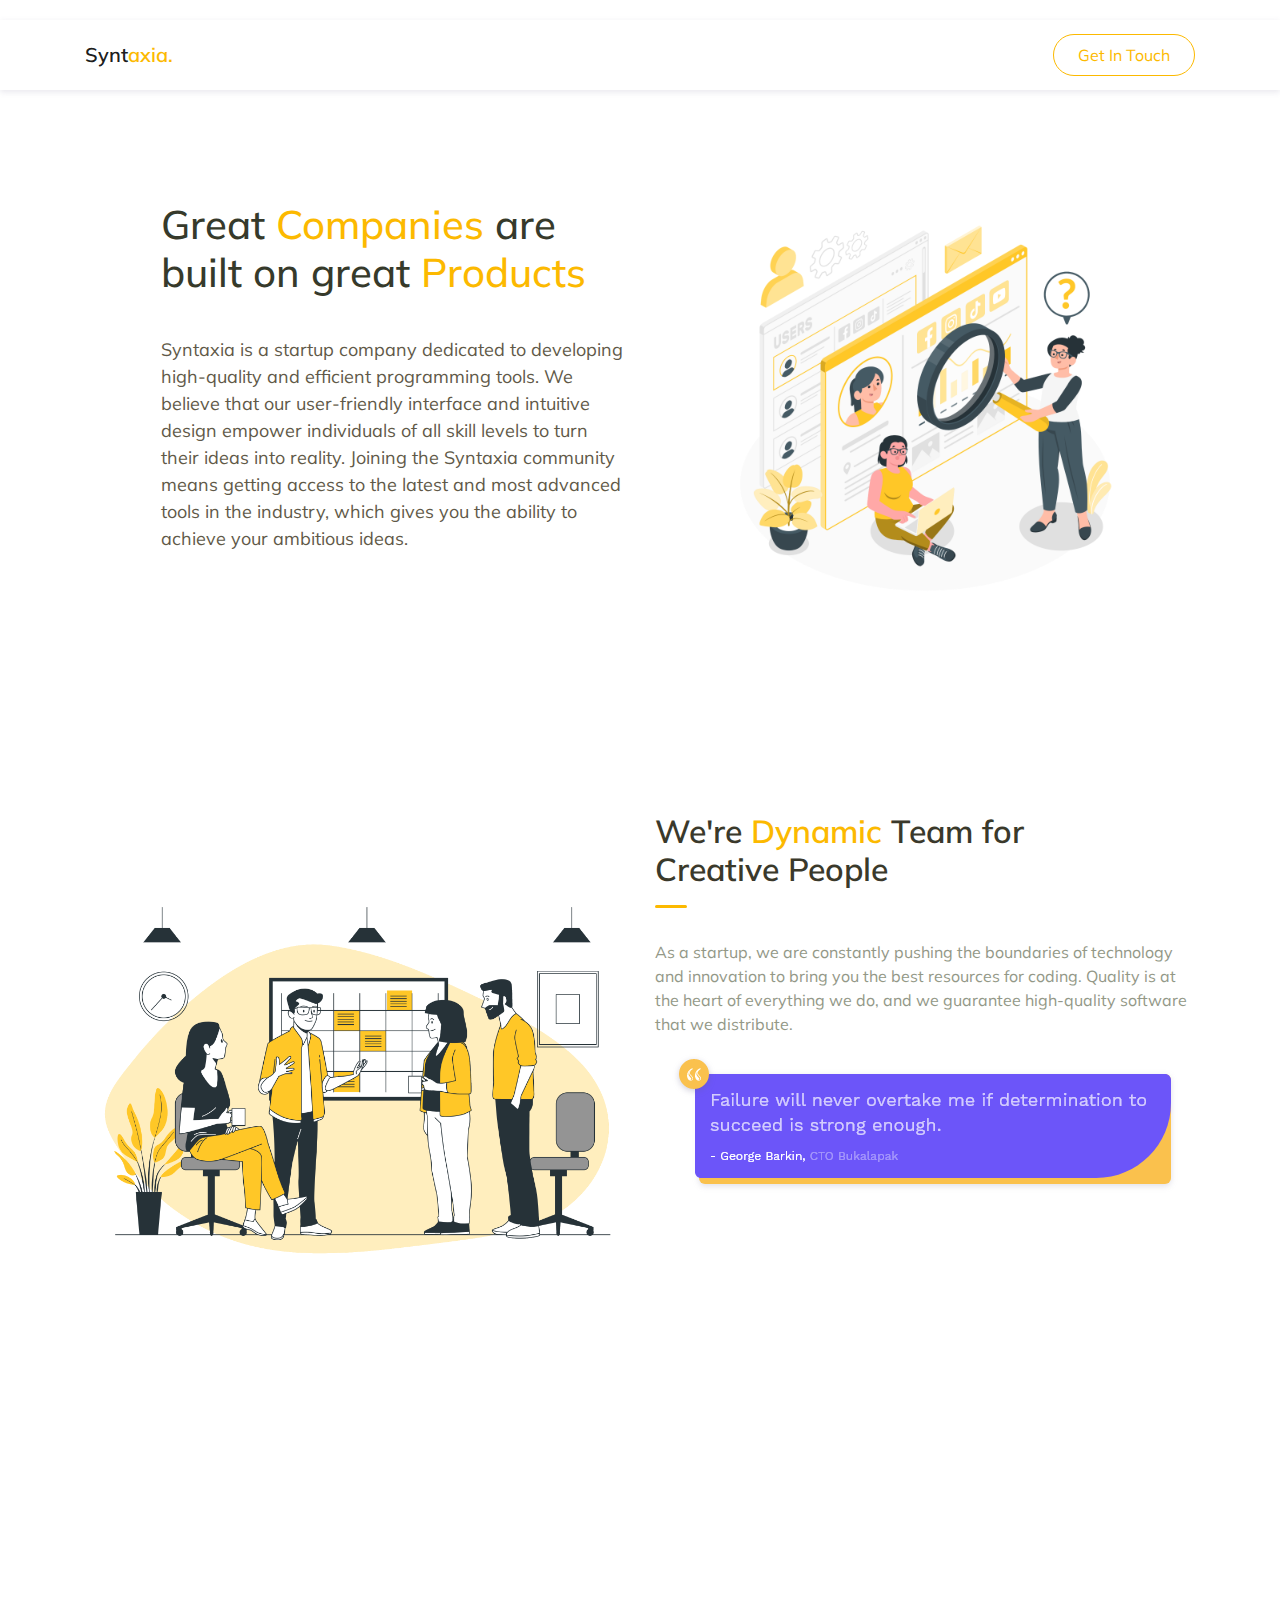
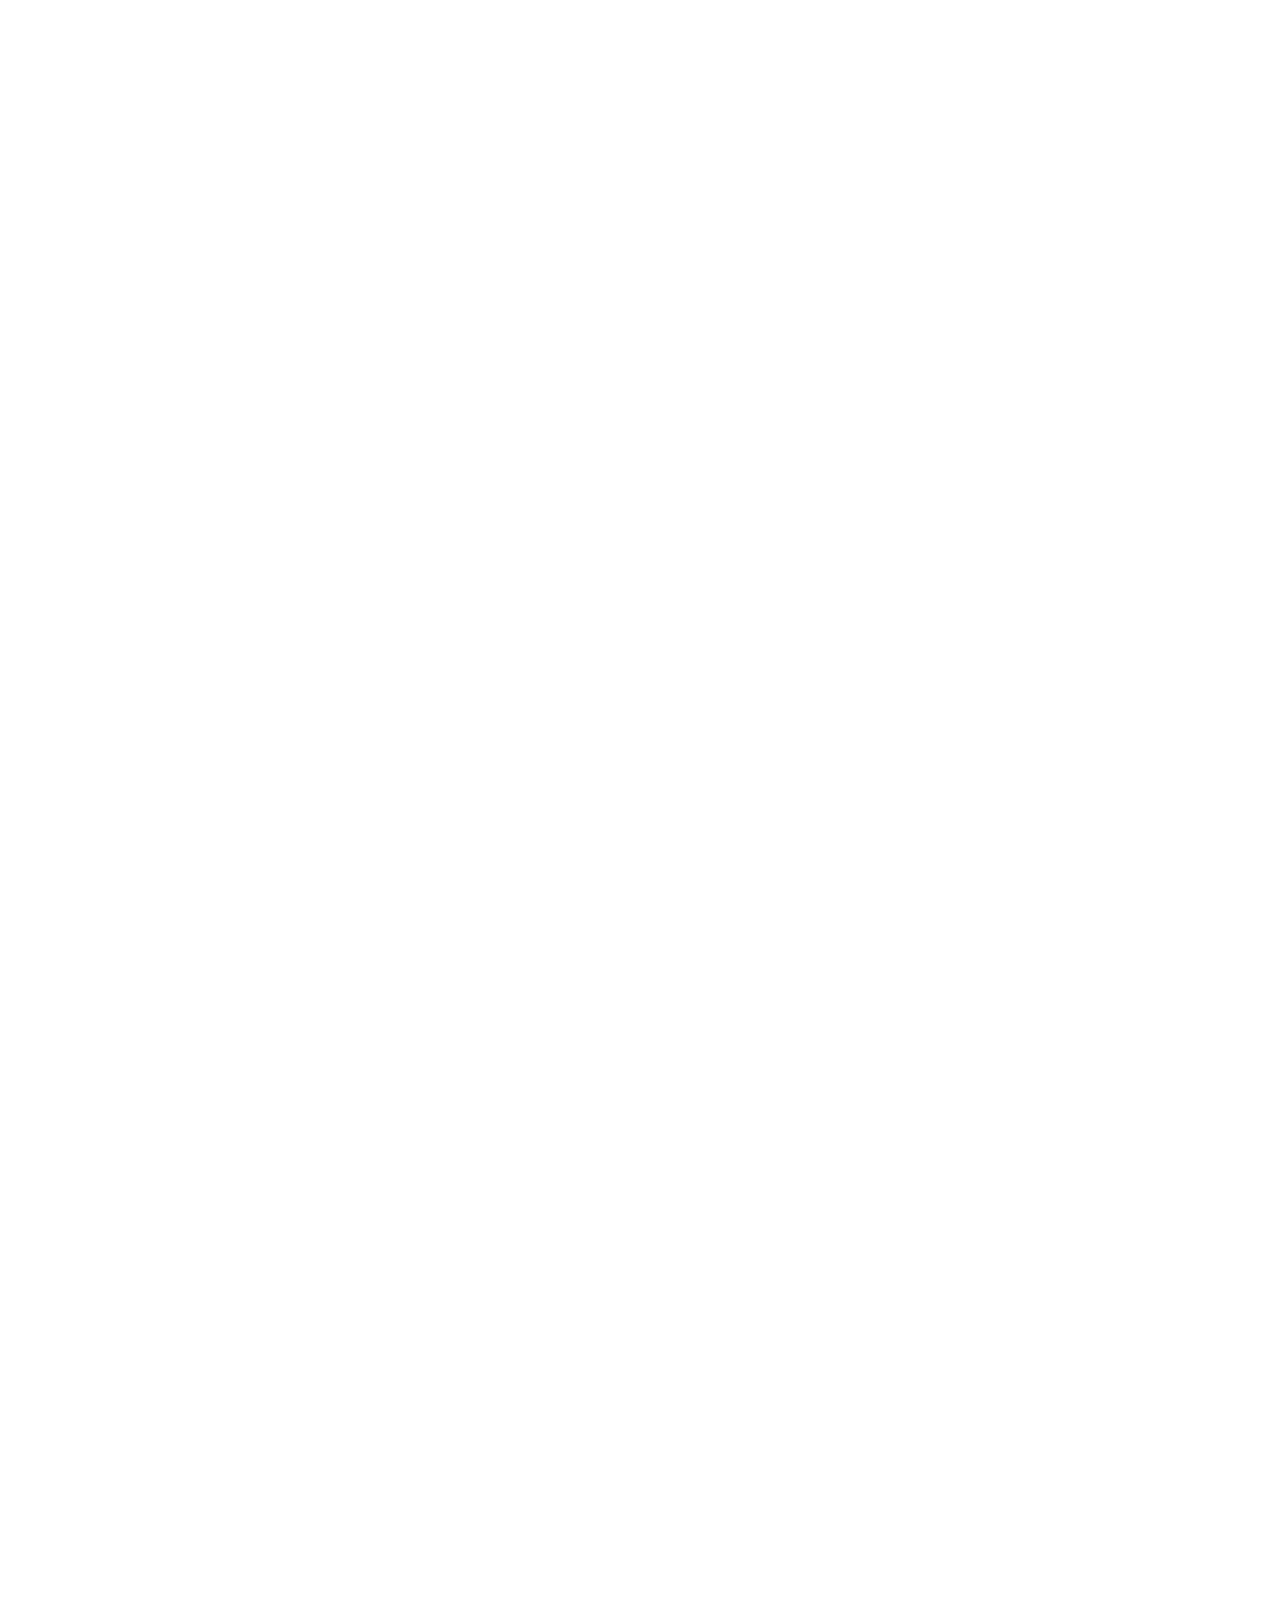
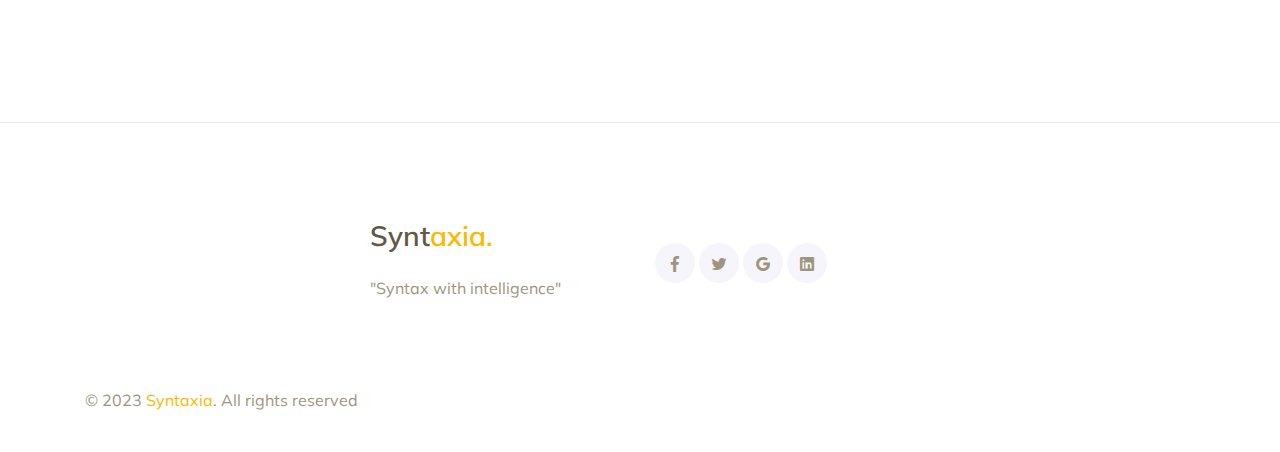
==== index.html @ 54ec6b39 "Update index.html" ====
<!DOCTYPE html>
<html lang="en">
<head>
  <meta charset="UTF-8">
  <meta name="viewport" content="width=device-width, initial-scale=1.0">

  <meta http-equiv="X-UA-Compatible" content="IE=edge">

  <meta name="copyright" content="Syntaxia, https://www.facebook.com/people/Syntaxia/100089789826848/">

  <title>Syntaxia</title>

  <link rel="stylesheet" href="assets/vendor/animate/animate.css">

  <link rel="stylesheet" href="assets/css/bootstrap.css">

  <link rel="stylesheet" href="assets/css/maicons.css">

  <link rel="stylesheet" href="assets/vendor/owl-carousel/css/owl.carousel.css">

  <link rel="stylesheet" href="assets/css/theme.css">
  <link rel="preconnect" href="https://fonts.googleapis.com">
<link rel="preconnect" href="https://fonts.gstatic.com" crossorigin>
<link href="https://fonts.googleapis.com/css2?family=Mulish:wght@300;400;500&display=swap" rel="stylesheet">

</head>
<body>

  <!-- Back to top button -->
  <div class="back-to-top"></div>

  <header>
    <nav class="navbar navbar-expand-lg navbar-light navbar-float">
      <div class="container">
        <a href="index.html" class="navbar-brand">Synt<span class="text-primary">axia.</span></a>

        <div class="navbar-collapse collapse" id="navbarContent">
          <div class="ml-auto">
            <a href="#contact" class="btn btn-outline-primary rounded-pill">Get In Touch</a>
          </div>
        </div>
      </div>
    </nav>

    <div style="margin-top: 100px;" class="page-banner home-banner">
      <div class="container h-100">
        <div class="row align-items-center h-100">
          <div class="col-lg-6 py-3 wow fadeInUp">
            <h1  class="mb-4">Great <span class="text-primary"> Companies </span> are built on great <span class="text-primary">Products</span></h1>
            <p style="margin-top: 40px;" class="text-lg mb-5">Syntaxia is a startup company dedicated to developing high-quality and efficient programming tools. 
              We believe that our user-friendly interface and intuitive design empower individuals of all skill levels to turn their ideas into reality. Joining the Syntaxia community means getting access to the latest and most advanced tools in the industry, which gives you the ability to achieve your ambitious ideas.
            </p>
          </div>
          <div class="col-lg-6 py-3 wow zoomIn">
            <div class="img-place">
              <img src="assets/img/User research-amico.png" alt="">
            </div>
          </div>
        </div>
      </div>
    </div>
  </header>

  <main>
  
    <div class="page-section">
      <div class="container">
        <div class="row">
          <div class="col-lg-6 py-3 wow zoomIn">
            <div class="img-place text-center">
              <img src="assets/img/Standup meeting-bro.png" alt="">
            </div>
          </div>
          <div class="col-lg-6 py-3 wow fadeInRight">
            <h2 class="title-section">We're <span class="marked">Dynamic</span> Team for Creative People</h2>
            <div class="divider"></div>
            <p> As a startup, we are constantly pushing the boundaries of technology and innovation to bring you the best resources for coding. Quality is at the heart of everything we do, and we guarantee high-quality software that we distribute.</p>
            <div class="img-place mb-3">
              <img src="assets/img/testi_image.png" alt="">
            </div>
            <a href="#" class="btn btn-primary">More Details</a>
            <a href="#" class="btn btn-outline border ml-2">Success Stories</a>
          </div>
        </div>
      </div> <!-- .container -->
    </div> <!-- .page-section -->
  
      
    <div class="page-section">
      <div class="container">
        <div class="text-center wow fadeInUp">
          <div class="subhead">Why Choose Us</div>
          <h2 class="title-section">Your <span class="marked">Comfort</span> is Our Priority</h2>
          <div class="divider mx-auto"></div>
        </div>
  
        <div class="row mt-5 text-center">
          <div class="col-lg-4 py-3 wow fadeInUp">
            <div style="width: 70px;height: 95px;" class="display-3 img-place"><img src="assets/img/idea-bulb_icon-icons.com_72202.png" alt=""></div>
            <h5><span class="marked"> High Performance</span></h5>
            <p>Our team of experts uses the latest technologies to deliver software solutions that are fast, efficient and reliable.<br> Our solutions are designed to meet your specific needs and exceed your expectations.</p>
          </div>
          <div class="col-lg-4 py-3 wow fadeInUp">
            <div style="width: 90px;height: 95px;" class="display-3 img-place"><img src="assets/img/price_tag_icon_150699.png" alt=""></div>
            <h5>Friendly Prices</h5>
            <p>We understand the importance of staying within budget.<br> That's why we offer competitive pricing without compromising on quality.<br> Our solutions are not only effective, but also affordable.</p>
          </div>
          <div class="col-lg-4 py-3 wow fadeInUp">
            <div style="width: 60px;height: 95px;" class="display-3 img-place"><img src="assets/img/quality-award_icon-icons.com_72192.png" alt=""></div>
            <h5>Excellent Quality</h5>
            <p>Our team is dedicated to delivering high-quality software that is easy to use and maintain. <br> We guarantee that our solutions will meet your standards and exceed your expectations.</p>
          </div>
        </div>
      </div> <!-- .container -->
    </div> <!-- .page-section -->

    <div class="page-section">
      <div class="container">
        <div class="row">
          <div class="col-lg-6 py-3 wow fadeInLeft">
            <h2 class="title-section">We're <span class="marked">ready to</span> Serve you with the best</h2>
            <div class="divider"></div>
            <p class="mb-5">Choose Syntaxia for high-performance, customizable programming solutions at friendly prices. Our team specializes in website development and management systems, guaranteeing excellent quality results for your business needs.</p>
            <a href="https://www.facebook.com/people/Syntaxia/100089789826848/" class="btn btn-primary">More Details</a>
          </div>
          <div class="col-lg-6 py-3 wow zoomIn">
            <div style="width: 380px;" class="img-place text-center">
              <img src="assets/img/Creative team-cuate.png" alt="">
            </div>
          </div>
        </div>
      </div> <!-- .container -->
    </div> <!-- .page-section -->


  
    <div id="contact" class="page-section">
      <div class="container">
        <div class="row align-items-center">
          <div class="col-lg-6 py-3 wow fadeInUp">
            <h2 class="title-section">Get in Touch</h2>
            <div class="divider"></div>
            <p>At Syntaxia, we value our customers' feedback and concerns<br> reach out to us via facebook or phone. We'll be happy to help.</p>
  
            <ul class="contact-list">
              <li>
                <div class="icon"><span class="mai-mail"></span></div>
                <div class="content"><a href="#">info@stnyaxia.com</a></div>
              </li>
              <li>
                <div class="icon"><span class="mai-phone-portrait"></span></div>
                <div class="content"><a href="#">+201155464886</a></div>
              </li>
            </ul>
          </div>
          <div class="col-lg-6 py-3 wow fadeInUp">
            <div class="subhead">Contact Us</div>
            <h2 class="title-section">Drop Us a Line</h2>
            <div class="divider"></div>
            
            <form action="#">
              <div class="py-2">
                <input type="text" class="form-control" placeholder="Full name">
              </div>
              <div class="py-2">
                <input type="text" class="form-control" placeholder="Email">
              </div>
              <div class="py-2">
                <textarea rows="6" class="form-control" placeholder="Enter message"></textarea>
              </div>
              <button type="submit" class="btn btn-primary rounded-pill mt-4">Send Message</button>
            </form>
          </div>
        </div>
      </div> <!-- .container -->
    </div> <!-- .page-section -->
  
  </main>

  <footer class="page-footer">
    <div class="container">
      <div class="row justify-content-center mb-5">
        <div class="col-lg-3 py-3">
          <h3>Synt<span class="text-primary">axia.</span></h3>
          <p>"Syntax with intelligence"</p>
        </div>
        <div class="col-lg-3 py-3">
          <div></div>
          <div class="sosmed-button mt-4">
            <a href="https://www.facebook.com/people/Syntaxia/100089789826848/"><span class="mai-logo-facebook-f"></span></a>
            <a href="#"><span class="mai-logo-twitter"></span></a>
            <a href="#"><span class="mai-logo-google"></span></a>
            <a href="#"><span class="mai-logo-linkedin"></span></a>
          </div>
        </div>
      </div>

      <div class="row">
        <div class="col-sm-6 py-2">
          <p id="copyright">&copy; 2023 <a href="https://macodeid.com/">Syntaxia</a>. All rights reserved</p>
        </div>
      </div>
    </div> <!-- .container -->
  </footer> <!-- .page-footer -->


  <script src="assets/js/jquery-3.5.1.min.js"></script>

  <script src="assets/js/bootstrap.bundle.min.js"></script>

  <script src="assets/vendor/wow/wow.min.js"></script>

  <script src="assets/vendor/owl-carousel/js/owl.carousel.min.js"></script>

  <script src="assets/vendor/waypoints/jquery.waypoints.min.js"></script>

  <script src="assets/vendor/animateNumber/jquery.animateNumber.min.js"></script>

  <script src="assets/js/google-maps.js"></script>

  <script src="assets/js/theme.js"></script>


</body>
</html>
---- assets/css/maicons.css ----
@font-face {
  font-family: 'maicons';
  src:  url('../fonts/maicons.eot?c9nlkl');
  src:  url('../fonts/maicons.eot?c9nlkl#iefix') format('embedded-opentype'),
    url('../fonts/maicons.ttf?c9nlkl') format('truetype'),
    url('../fonts/maicons.woff?c9nlkl') format('woff'),
    url('../fonts/maicons.svg?c9nlkl#maicons') format('svg');
  font-weight: normal;
  font-style: normal;
  font-display: block;
}

[class^="mai-"], [class*=" mai-"] {
  /* use !important to prevent issues with browser extensions that change fonts */
  font-family: 'maicons' !important;
  speak: none;
  font-style: normal;
  font-weight: normal;
  font-variant: normal;
  text-transform: none;
  line-height: 1;

  /* Better Font Rendering =========== */
  -webkit-font-smoothing: antialiased;
  -moz-osx-font-smoothing: grayscale;
}

.mai-add:before {
  content: "\e900";
}
.mai-add-circle:before {
  content: "\e901";
}
.mai-add-circle-outline:before {
  content: "\e902";
}
.mai-airplane:before {
  content: "\e903";
}
.mai-airplane-outline:before {
  content: "\e904";
}
.mai-alarm:before {
  content: "\e905";
}
.mai-alarm-outline:before {
  content: "\e906";
}
.mai-albums:before {
  content: "\e907";
}
.mai-albums-outline:before {
  content: "\e908";
}
.mai-alert:before {
  content: "\e909";
}
.mai-alert-circle:before {
  content: "\e90a";
}
.mai-alert-circle-outline:before {
  content: "\e90b";
}
.mai-analytics:before {
  content: "\e90c";
}
.mai-analytics-outline:before {
  content: "\e90d";
}
.mai-aperture:before {
  content: "\e90e";
}
.mai-aperture-outline:before {
  content: "\e90f";
}
.mai-apps:before {
  content: "\e910";
}
.mai-apps-outline:before {
  content: "\e911";
}
.mai-archive:before {
  content: "\e912";
}
.mai-archive-outline:before {
  content: "\e913";
}
.mai-arrow-back:before {
  content: "\e914";
}
.mai-arrow-back-circle:before {
  content: "\e915";
}
.mai-arrow-back-circle-outline:before {
  content: "\e916";
}
.mai-arrow-down:before {
  content: "\e917";
}
.mai-arrow-down-circle:before {
  content: "\e918";
}
.mai-arrow-down-circle-outline:before {
  content: "\e919";
}
.mai-arrow-forward:before {
  content: "\e91a";
}
.mai-arrow-forward-circle:before {
  content: "\e91b";
}
.mai-arrow-forward-circle-outline:before {
  content: "\e91c";
}
.mai-arrow-redo:before {
  content: "\e91d";
}
.mai-arrow-redo-circle:before {
  content: "\e91e";
}
.mai-arrow-redo-circle-outline:before {
  content: "\e91f";
}
.mai-arrow-redo-outline:before {
  content: "\e920";
}
.mai-arrow-undo:before {
  content: "\e921";
}
.mai-arrow-undo-circle:before {
  content: "\e922";
}
.mai-arrow-undo-circle-outline:before {
  content: "\e923";
}
.mai-arrow-undo-outline:before {
  content: "\e924";
}
.mai-arrow-up:before {
  content: "\e925";
}
.mai-arrow-up-circle:before {
  content: "\e926";
}
.mai-arrow-up-circle-outline:before {
  content: "\e927";
}
.mai-at:before {
  content: "\e928";
}
.mai-at-circle:before {
  content: "\e929";
}
.mai-at-circle-outline:before {
  content: "\e92a";
}
.mai-attach:before {
  content: "\e92b";
}
.mai-attach-outline:before {
  content: "\e92c";
}
.mai-backspace:before {
  content: "\e92d";
}
.mai-backspace-outline:before {
  content: "\e92e";
}
.mai-bandage:before {
  content: "\e92f";
}
.mai-bandage-outline:before {
  content: "\e930";
}
.mai-bar-chart:before {
  content: "\e932";
}
.mai-bar-chart-outline:before {
  content: "\e933";
}
.mai-barbell:before {
  content: "\e931";
}
.mai-barcode:before {
  content: "\e934";
}
.mai-barcode-outline:before {
  content: "\e935";
}
.mai-baseball:before {
  content: "\e936";
}
.mai-baseball-outline:before {
  content: "\e937";
}
.mai-basket:before {
  content: "\e938";
}
.mai-basket-outline:before {
  content: "\e93b";
}
.mai-basketball:before {
  content: "\e939";
}
.mai-basketball-outline:before {
  content: "\e93a";
}
.mai-battery-charging:before {
  content: "\e93c";
}
.mai-battery-dead:before {
  content: "\e93d";
}
.mai-battery-full:before {
  content: "\e93e";
}
.mai-battery-half:before {
  content: "\e93f";
}
.mai-beaker:before {
  content: "\e940";
}
.mai-beaker-outline:before {
  content: "\e941";
}
.mai-bed:before {
  content: "\e942";
}
.mai-bed-outline:before {
  content: "\e943";
}
.mai-beer:before {
  content: "\e944";
}
.mai-beer-outline:before {
  content: "\e945";
}
.mai-bicycle:before {
  content: "\e946";
}
.mai-bluetooth:before {
  content: "\e947";
}
.mai-boat:before {
  content: "\e948";
}
.mai-boat-outline:before {
  content: "\e949";
}
.mai-body:before {
  content: "\e94a";
}
.mai-body-outline:before {
  content: "\e94b";
}
.mai-bonfire:before {
  content: "\e94c";
}
.mai-bonfire-outline:before {
  content: "\e94d";
}
.mai-book:before {
  content: "\e94e";
}
.mai-book-outline:before {
  content: "\e953";
}
.mai-bookmark:before {
  content: "\e94f";
}
.mai-bookmark-outline:before {
  content: "\e950";
}
.mai-bookmarks:before {
  content: "\e951";
}
.mai-bookmarks-outline:before {
  content: "\e952";
}
.mai-briefcase:before {
  content: "\e954";
}
.mai-briefcase-outline:before {
  content: "\e955";
}
.mai-browsers:before {
  content: "\e956";
}
.mai-browsers-outline:before {
  content: "\e957";
}
.mai-brush:before {
  content: "\e958";
}
.mai-brush-outline:before {
  content: "\e959";
}
.mai-bug:before {
  content: "\e95a";
}
.mai-bug-outline:before {
  content: "\e95b";
}
.mai-build:before {
  content: "\e95c";
}
.mai-build-outline:before {
  content: "\e95d";
}
.mai-bulb:before {
  content: "\e95e";
}
.mai-bulb-outline:before {
  content: "\e95f";
}
.mai-bus:before {
  content: "\e960";
}
.mai-bus-outline:before {
  content: "\e963";
}
.mai-business:before {
  content: "\e961";
}
.mai-business-outline:before {
  content: "\e962";
}
.mai-cafe:before {
  content: "\e964";
}
.mai-cafe-outline:before {
  content: "\e965";
}
.mai-calculator:before {
  content: "\e966";
}
.mai-calculator-outline:before {
  content: "\e967";
}
.mai-calendar:before {
  content: "\e968";
}
.mai-calendar-outline:before {
  content: "\e969";
}
.mai-call:before {
  content: "\e96a";
}
.mai-call-outline:before {
  content: "\e96b";
}
.mai-camera:before {
  content: "\e96c";
}
.mai-camera-outline:before {
  content: "\e96d";
}
.mai-camera-reverse:before {
  content: "\e96e";
}
.mai-camera-reverse-outline:before {
  content: "\e96f";
}
.mai-car:before {
  content: "\e970";
}
.mai-car-outline:before {
  content: "\e97f";
}
.mai-car-sport:before {
  content: "\e980";
}
.mai-car-sport-outline:before {
  content: "\e981";
}
.mai-card:before {
  content: "\e971";
}
.mai-card-outline:before {
  content: "\e972";
}
.mai-caret-back:before {
  content: "\e973";
}
.mai-caret-back-circle:before {
  content: "\e974";
}
.mai-caret-back-circle-outline:before {
  content: "\e975";
}
.mai-caret-down:before {
  content: "\e976";
}
.mai-caret-down-circle:before {
  content: "\e977";
}
.mai-caret-down-circle-outline:before {
  content: "\e978";
}
.mai-caret-forward:before {
  content: "\e979";
}
.mai-caret-forward-circle:before {
  content: "\e97a";
}
.mai-caret-forward-circle-outline:before {
  content: "\e97b";
}
.mai-caret-up:before {
  content: "\e97c";
}
.mai-caret-up-circle:before {
  content: "\e97d";
}
.mai-caret-up-circle-outline:before {
  content: "\e97e";
}
.mai-cart:before {
  content: "\e982";
}
.mai-cart-outline:before {
  content: "\e983";
}
.mai-cash:before {
  content: "\e984";
}
.mai-cash-outline:before {
  content: "\e985";
}
.mai-chatbox:before {
  content: "\e986";
}
.mai-chatbox-ellipses:before {
  content: "\e987";
}
.mai-chatbox-ellipses-outline:before {
  content: "\e988";
}
.mai-chatbox-outline:before {
  content: "\e989";
}
.mai-chatbubble:before {
  content: "\e98a";
}
.mai-chatbubble-ellipses:before {
  content: "\e98b";
}
.mai-chatbubble-ellipses-outline:before {
  content: "\e98c";
}
.mai-chatbubble-outline:before {
  content: "\e98d";
}
.mai-chatbubbles:before {
  content: "\e98e";
}
.mai-chatbubbles-outline:before {
  content: "\e98f";
}
.mai-checkbox:before {
  content: "\e990";
}
.mai-checkbox-outline:before {
  content: "\e991";
}
.mai-checkmark:before {
  content: "\e992";
}
.mai-checkmark-circle:before {
  content: "\e993";
}
.mai-checkmark-circle-outline:before {
  content: "\e994";
}
.mai-checkmark-done:before {
  content: "\e995";
}
.mai-checkmark-done-circle:before {
  content: "\e996";
}
.mai-checkmark-done-circle-outline:before {
  content: "\e997";
}
.mai-chevron-back:before {
  content: "\e998";
}
.mai-chevron-back-circle:before {
  content: "\e999";
}
.mai-chevron-back-circle-outline:before {
  content: "\e99a";
}
.mai-chevron-down:before {
  content: "\e99b";
}
.mai-chevron-down-circle:before {
  content: "\e99c";
}
.mai-chevron-down-circle-outline:before {
  content: "\e99d";
}
.mai-chevron-forward:before {
  content: "\e99e";
}
.mai-chevron-forward-circle:before {
  content: "\e99f";
}
.mai-chevron-forward-circle-outline:before {
  content: "\e9a0";
}
.mai-chevron-up:before {
  content: "\e9a1";
}
.mai-chevron-up-circle:before {
  content: "\e9a2";
}
.mai-chevron-up-circle-outline:before {
  content: "\e9a3";
}
.mai-clipboard:before {
  content: "\e9a4";
}
.mai-clipboard-outline:before {
  content: "\e9a5";
}
.mai-close:before {
  content: "\e9a6";
}
.mai-close-circle:before {
  content: "\e9a7";
}
.mai-close-circle-outline:before {
  content: "\e9a8";
}
.mai-cloud:before {
  content: "\e9a9";
}
.mai-cloud-circle:before {
  content: "\e9aa";
}
.mai-cloud-circle-outline:before {
  content: "\e9ab";
}
.mai-cloud-done:before {
  content: "\e9ac";
}
.mai-cloud-done-outline:before {
  content: "\e9ad";
}
.mai-cloud-download:before {
  content: "\e9ae";
}
.mai-cloud-download-outline:before {
  content: "\e9af";
}
.mai-cloud-offline:before {
  content: "\e9b0";
}
.mai-cloud-offline-outline:before {
  content: "\e9b1";
}
.mai-cloud-outline:before {
  content: "\e9b2";
}
.mai-cloud-upload:before {
  content: "\e9b3";
}
.mai-cloud-upload-outline:before {
  content: "\e9b4";
}
.mai-cloudy:before {
  content: "\e9b5";
}
.mai-cloudy-night:before {
  content: "\e9b6";
}
.mai-cloudy-night-outline:before {
  content: "\e9b7";
}
.mai-cloudy-outline:before {
  content: "\e9b8";
}
.mai-code:before {
  content: "\e9b9";
}
.mai-code-download:before {
  content: "\e9ba";
}
.mai-code-slash:before {
  content: "\e9bb";
}
.mai-code-working:before {
  content: "\e9bc";
}
.mai-cog:before {
  content: "\e9bd";
}
.mai-color-fill:before {
  content: "\e9be";
}
.mai-color-fill-outline:before {
  content: "\e9bf";
}
.mai-color-filter:before {
  content: "\e9c0";
}
.mai-color-filter-outline:before {
  content: "\e9c1";
}
.mai-color-palette:before {
  content: "\e9c2";
}
.mai-color-palette-outline:before {
  content: "\e9c3";
}
.mai-color-wand:before {
  content: "\e9c4";
}
.mai-color-wand-outline:before {
  content: "\e9c5";
}
.mai-compass:before {
  content: "\e9c6";
}
.mai-compass-outline:before {
  content: "\e9c7";
}
.mai-construct:before {
  content: "\e9c8";
}
.mai-construct-outline:before {
  content: "\e9c9";
}
.mai-contract:before {
  content: "\e9ca";
}
.mai-contrast:before {
  content: "\e9cb";
}
.mai-copy:before {
  content: "\e9cc";
}
.mai-copy-outline:before {
  content: "\e9cd";
}
.mai-create:before {
  content: "\e9ce";
}
.mai-create-outline:before {
  content: "\e9cf";
}
.mai-crop:before {
  content: "\e9d0";
}
.mai-cube:before {
  content: "\e9d1";
}
.mai-cube-outline:before {
  content: "\e9d2";
}
.mai-cut:before {
  content: "\e9d3";
}
.mai-desktop:before {
  content: "\e9d4";
}
.mai-desktop-outline:before {
  content: "\e9d5";
}
.mai-disc:before {
  content: "\e9d6";
}
.mai-disc-outline:before {
  content: "\e9d7";
}
.mai-document:before {
  content: "\e9d8";
}
.mai-document-outline:before {
  content: "\e9d9";
}
.mai-document-text:before {
  content: "\e9dc";
}
.mai-document-text-outline:before {
  content: "\e9dd";
}
.mai-documents:before {
  content: "\e9da";
}
.mai-documents-outline:before {
  content: "\e9db";
}
.mai-download:before {
  content: "\e9de";
}
.mai-download-outline:before {
  content: "\e9df";
}
.mai-duplicate:before {
  content: "\e9e0";
}
.mai-duplicate-outline:before {
  content: "\e9e1";
}
.mai-ear:before {
  content: "\e9e2";
}
.mai-ear-outline:before {
  content: "\e9e3";
}
.mai-earth:before {
  content: "\e9e4";
}
.mai-earth-outline:before {
  content: "\e9e5";
}
.mai-easel:before {
  content: "\e9e6";
}
.mai-easel-outline:before {
  content: "\e9e7";
}
.mai-egg:before {
  content: "\e9e8";
}
.mai-egg-outline:before {
  content: "\e9e9";
}
.mai-ellipse:before {
  content: "\e9ea";
}
.mai-ellipse-outline:before {
  content: "\e9eb";
}
.mai-ellipsis-horizontal:before {
  content: "\e9ec";
}
.mai-ellipsis-horizontal-circle:before {
  content: "\e9ed";
}
.mai-ellipsis-vertical:before {
  content: "\e9ee";
}
.mai-ellipsis-vertical-circle:before {
  content: "\e9ef";
}
.mai-enter:before {
  content: "\e9f0";
}
.mai-enter-outline:before {
  content: "\e9f1";
}
.mai-exit:before {
  content: "\e9f2";
}
.mai-exit-outline:before {
  content: "\e9f3";
}
.mai-expand:before {
  content: "\e9f4";
}
.mai-eye:before {
  content: "\e9f5";
}
.mai-eye-off:before {
  content: "\e9f8";
}
.mai-eye-off-outline:before {
  content: "\e9f9";
}
.mai-eye-outline:before {
  content: "\e9fa";
}
.mai-eyedrop:before {
  content: "\e9f6";
}
.mai-eyedrop-outline:before {
  content: "\e9f7";
}
.mai-fast-food:before {
  content: "\e9fb";
}
.mai-fast-food-outline:before {
  content: "\e9fc";
}
.mai-female:before {
  content: "\e9fd";
}
.mai-file-tray:before {
  content: "\e9fe";
}
.mai-file-tray-full:before {
  content: "\e9ff";
}
.mai-file-tray-full-outline:before {
  content: "\ea00";
}
.mai-file-tray-outline:before {
  content: "\ea01";
}
.mai-film:before {
  content: "\ea02";
}
.mai-film-outline:before {
  content: "\ea03";
}
.mai-filter:before {
  content: "\ea04";
}
.mai-finger-print:before {
  content: "\ea05";
}
.mai-fitness:before {
  content: "\ea06";
}
.mai-fitness-outline:before {
  content: "\ea07";
}
.mai-flag:before {
  content: "\ea08";
}
.mai-flag-outline:before {
  content: "\ea09";
}
.mai-flame:before {
  content: "\ea0a";
}
.mai-flame-outline:before {
  content: "\ea0b";
}
.mai-flash:before {
  content: "\ea0c";
}
.mai-flash-off:before {
  content: "\ea0f";
}
.mai-flash-off-outline:before {
  content: "\ea10";
}
.mai-flash-outline:before {
  content: "\ea11";
}
.mai-flashlight:before {
  content: "\ea0d";
}
.mai-flashlight-outline:before {
  content: "\ea0e";
}
.mai-flask:before {
  content: "\ea12";
}
.mai-flask-outline:before {
  content: "\ea13";
}
.mai-flower:before {
  content: "\ea14";
}
.mai-flower-outline:before {
  content: "\ea15";
}
.mai-folder:before {
  content: "\ea16";
}
.mai-folder-open:before {
  content: "\ea17";
}
.mai-folder-open-outline:before {
  content: "\ea18";
}
.mai-folder-outline:before {
  content: "\ea19";
}
.mai-football:before {
  content: "\ea1a";
}
.mai-football-outline:before {
  content: "\ea1b";
}
.mai-funnel:before {
  content: "\ea1c";
}
.mai-funnel-outline:before {
  content: "\ea1d";
}
.mai-game-controller:before {
  content: "\ea1e";
}
.mai-game-controller-outline:before {
  content: "\ea1f";
}
.mai-gift:before {
  content: "\ea20";
}
.mai-gift-outline:before {
  content: "\ea21";
}
.mai-git-branch:before {
  content: "\ea22";
}
.mai-git-commit:before {
  content: "\ea23";
}
.mai-git-compare:before {
  content: "\ea24";
}
.mai-git-merge:before {
  content: "\ea25";
}
.mai-git-network:before {
  content: "\ea26";
}
.mai-git-pull-request:before {
  content: "\ea27";
}
.mai-glasses:before {
  content: "\ea28";
}
.mai-glasses-outline:before {
  content: "\ea29";
}
.mai-globe:before {
  content: "\ea2a";
}
.mai-globe-outline:before {
  content: "\ea2b";
}
.mai-golf:before {
  content: "\ea2c";
}
.mai-golf-outline:before {
  content: "\ea2d";
}
.mai-grid:before {
  content: "\ea2e";
}
.mai-grid-outline:before {
  content: "\ea2f";
}
.mai-hammer:before {
  content: "\ea30";
}
.mai-hammer-outline:before {
  content: "\ea31";
}
.mai-hand-left:before {
  content: "\ea32";
}
.mai-hand-left-outline:before {
  content: "\ea33";
}
.mai-hand-right:before {
  content: "\ea34";
}
.mai-hand-right-outline:before {
  content: "\ea35";
}
.mai-happy:before {
  content: "\ea36";
}
.mai-happy-outline:before {
  content: "\ea37";
}
.mai-hardware-chip:before {
  content: "\ea38";
}
.mai-hardware-chip-outline:before {
  content: "\ea39";
}
.mai-headset:before {
  content: "\ea3a";
}
.mai-headset-outline:before {
  content: "\ea3b";
}
.mai-heart:before {
  content: "\ea3c";
}
.mai-heart-circle:before {
  content: "\ea3d";
}
.mai-heart-circle-outline:before {
  content: "\ea3e";
}
.mai-heart-dislike:before {
  content: "\ea3f";
}
.mai-heart-dislike-circle:before {
  content: "\ea40";
}
.mai-heart-dislike-circle-outline:before {
  content: "\ea41";
}
.mai-heart-dislike-outline:before {
  content: "\ea42";
}
.mai-heart-half:before {
  content: "\ea43";
}
.mai-heart-half-outline:before {
  content: "\ea44";
}
.mai-heart-outline:before {
  content: "\ea45";
}
.mai-help:before {
  content: "\ea46";
}
.mai-help-buoy:before {
  content: "\ea47";
}
.mai-help-buoy-outline:before {
  content: "\ea48";
}
.mai-help-circle:before {
  content: "\ea49";
}
.mai-help-circle-outline:before {
  content: "\ea4a";
}
.mai-home:before {
  content: "\ea4b";
}
.mai-home-outline:before {
  content: "\ea4c";
}
.mai-hourglass:before {
  content: "\ea4d";
}
.mai-hourglass-outline:before {
  content: "\ea4e";
}
.mai-ice-cream:before {
  content: "\ea4f";
}
.mai-ice-cream-outline:before {
  content: "\ea50";
}
.mai-image:before {
  content: "\ea51";
}
.mai-image-outline:before {
  content: "\ea52";
}
.mai-images:before {
  content: "\ea53";
}
.mai-images-outline:before {
  content: "\ea54";
}
.mai-infinite:before {
  content: "\ea55";
}
.mai-information:before {
  content: "\ea56";
}
.mai-information-circle:before {
  content: "\ea57";
}
.mai-information-circle-outline:before {
  content: "\ea58";
}
.mai-journal:before {
  content: "\ea59";
}
.mai-journal-outline:before {
  content: "\ea5a";
}
.mai-key:before {
  content: "\ea5b";
}
.mai-key-outline:before {
  content: "\ea5c";
}
.mai-keypad:before {
  content: "\ea5d";
}
.mai-keypad-outline:before {
  content: "\ea5e";
}
.mai-language:before {
  content: "\ea5f";
}
.mai-laptop:before {
  content: "\ea60";
}
.mai-laptop-outline:before {
  content: "\ea61";
}
.mai-layers:before {
  content: "\ea62";
}
.mai-layers-outline:before {
  content: "\ea63";
}
.mai-leaf:before {
  content: "\ea64";
}
.mai-leaf-outline:before {
  content: "\ea65";
}
.mai-library:before {
  content: "\ea66";
}
.mai-library-outline:before {
  content: "\ea67";
}
.mai-link:before {
  content: "\ea68";
}
.mai-list:before {
  content: "\ea69";
}
.mai-list-circle:before {
  content: "\ea6a";
}
.mai-list-circle-outline:before {
  content: "\ea6b";
}
.mai-locate:before {
  content: "\ea6c";
}
.mai-location:before {
  content: "\ea6d";
}
.mai-location-outline:before {
  content: "\ea6e";
}
.mai-lock-closed:before {
  content: "\ea6f";
}
.mai-lock-closed-outline:before {
  content: "\ea70";
}
.mai-lock-open:before {
  content: "\ea71";
}
.mai-lock-open-outline:before {
  content: "\ea72";
}
.mai-log-in:before {
  content: "\ea73";
}
.mai-log-in-outline:before {
  content: "\ea74";
}
.mai-log-out:before {
  content: "\ea75";
}
.mai-log-out-outline:before {
  content: "\ea76";
}
.mai-logo-500px:before {
  content: "\ea8e";
}
.mai-logo-accessible-icon:before {
  content: "\eaef";
}
.mai-logo-accusoft:before {
  content: "\eba2";
}
.mai-logo-algolia:before {
  content: "\eba3";
}
.mai-logo-alipay:before {
  content: "\eba4";
}
.mai-logo-amazon:before {
  content: "\eba5";
}
.mai-logo-amplify:before {
  content: "\eba6";
}
.mai-logo-android:before {
  content: "\eba7";
}
.mai-logo-angular:before {
  content: "\eba8";
}
.mai-logo-apple:before {
  content: "\eba9";
}
.mai-logo-apple-appstore:before {
  content: "\ebaa";
}
.mai-logo-aws:before {
  content: "\ebab";
}
.mai-logo-behance:before {
  content: "\ebac";
}
.mai-logo-bitbucket:before {
  content: "\ebad";
}
.mai-logo-bitcoin:before {
  content: "\ebae";
}
.mai-logo-blackberry:before {
  content: "\ebaf";
}
.mai-logo-blogger:before {
  content: "\ebb0";
}
.mai-logo-buffer:before {
  content: "\ebb1";
}
.mai-logo-buysellads:before {
  content: "\ebb2";
}
.mai-logo-capacitor:before {
  content: "\ebb3";
}
.mai-logo-cc-amazon-pay:before {
  content: "\ebb4";
}
.mai-logo-cc-amex:before {
  content: "\ebb5";
}
.mai-logo-cc-apple-pay:before {
  content: "\ebb6";
}
.mai-logo-cc-diners-club:before {
  content: "\ebb7";
}
.mai-logo-cc-discover:before {
  content: "\ebb8";
}
.mai-logo-cc-jcb:before {
  content: "\ebb9";
}
.mai-logo-cc-mastercard:before {
  content: "\ebba";
}
.mai-logo-cc-paypal:before {
  content: "\ebbb";
}
.mai-logo-cc-stripe:before {
  content: "\ebbc";
}
.mai-logo-cc-visa:before {
  content: "\ebbd";
}
.mai-logo-chrome:before {
  content: "\ebbe";
}
.mai-logo-closed-captioning:before {
  content: "\ebbf";
}
.mai-logo-codepen:before {
  content: "\ebc0";
}
.mai-logo-cpanel:before {
  content: "\ebc1";
}
.mai-logo-creative-commons:before {
  content: "\ebc2";
}
.mai-logo-css3:before {
  content: "\ebc3";
}
.mai-logo-cuttlefish:before {
  content: "\ebc4";
}
.mai-logo-d-and-d:before {
  content: "\ebc5";
}
.mai-logo-dashcube:before {
  content: "\ebc6";
}
.mai-logo-designernews:before {
  content: "\ebc7";
}
.mai-logo-deviantart:before {
  content: "\ebc8";
}
.mai-logo-digg:before {
  content: "\ebc9";
}
.mai-logo-digital-ocean:before {
  content: "\ebca";
}
.mai-logo-discord:before {
  content: "\ebcb";
}
.mai-logo-discourse:before {
  content: "\ebcc";
}
.mai-logo-dochub:before {
  content: "\ebcd";
}
.mai-logo-docker:before {
  content: "\ebce";
}
.mai-logo-dribbble:before {
  content: "\ebcf";
}
.mai-logo-dropbox:before {
  content: "\ebd0";
}
.mai-logo-drupal:before {
  content: "\ebd1";
}
.mai-logo-dyalog:before {
  content: "\ebd2";
}
.mai-logo-earlybirds:before {
  content: "\ebd3";
}
.mai-logo-ebay:before {
  content: "\ebd4";
}
.mai-logo-edge:before {
  content: "\ebd5";
}
.mai-logo-electron:before {
  content: "\ebd6";
}
.mai-logo-elementor:before {
  content: "\ebd7";
}
.mai-logo-ello:before {
  content: "\ebd8";
}
.mai-logo-ember:before {
  content: "\ebd9";
}
.mai-logo-empire:before {
  content: "\ebda";
}
.mai-logo-envira:before {
  content: "\ebdb";
}
.mai-logo-erlang:before {
  content: "\ebdc";
}
.mai-logo-etsy:before {
  content: "\ebdd";
}
.mai-logo-euro:before {
  content: "\ebde";
}
.mai-logo-expeditedssl:before {
  content: "\ebdf";
}
.mai-logo-facebook:before {
  content: "\ebe0";
}
.mai-logo-facebook-f:before {
  content: "\ebe1";
}
.mai-logo-facebook-messenger:before {
  content: "\ebe2";
}
.mai-logo-firebase:before {
  content: "\ebe3";
}
.mai-logo-firefox:before {
  content: "\ebe4";
}
.mai-logo-flickr:before {
  content: "\ebe5";
}
.mai-logo-flipboard:before {
  content: "\ebe6";
}
.mai-logo-fly:before {
  content: "\ebe7";
}
.mai-logo-foursquare:before {
  content: "\ebe8";
}
.mai-logo-freebsd:before {
  content: "\ebe9";
}
.mai-logo-gg:before {
  content: "\ebea";
}
.mai-logo-git:before {
  content: "\ebeb";
}
.mai-logo-github:before {
  content: "\ebec";
}
.mai-logo-github-alt:before {
  content: "\ebed";
}
.mai-logo-gitlab:before {
  content: "\ebee";
}
.mai-logo-gitter:before {
  content: "\ebef";
}
.mai-logo-glide:before {
  content: "\ebf0";
}
.mai-logo-glide-g:before {
  content: "\ebf1";
}
.mai-logo-google:before {
  content: "\ebf2";
}
.mai-logo-google-drive:before {
  content: "\ebf3";
}
.mai-logo-google-play:before {
  content: "\ebf4";
}
.mai-logo-google-playstore:before {
  content: "\ebf5";
}
.mai-logo-google-plus:before {
  content: "\ebf6";
}
.mai-logo-google-plus-g:before {
  content: "\ebf7";
}
.mai-logo-google-wallet:before {
  content: "\ebf8";
}
.mai-logo-grunt:before {
  content: "\ebf9";
}
.mai-logo-gulp:before {
  content: "\ebfa";
}
.mai-logo-hackernews:before {
  content: "\ebfb";
}
.mai-logo-hotjar:before {
  content: "\ebfc";
}
.mai-logo-html5:before {
  content: "\ebfd";
}
.mai-logo-hubspot:before {
  content: "\ebfe";
}
.mai-logo-imdb:before {
  content: "\ebff";
}
.mai-logo-instagram:before {
  content: "\ec00";
}
.mai-logo-internet-explorer:before {
  content: "\ec01";
}
.mai-logo-ionic:before {
  content: "\ec02";
}
.mai-logo-ionitron:before {
  content: "\ec03";
}
.mai-logo-itunes:before {
  content: "\ec04";
}
.mai-logo-java:before {
  content: "\ec05";
}
.mai-logo-javascript:before {
  content: "\ec06";
}
.mai-logo-joomla:before {
  content: "\ec07";
}
.mai-logo-jsfiddle:before {
  content: "\ec08";
}
.mai-logo-keycdn:before {
  content: "\ec09";
}
.mai-logo-laravel:before {
  content: "\ec0a";
}
.mai-logo-lastfm:before {
  content: "\ec0b";
}
.mai-logo-leanpub:before {
  content: "\ec0c";
}
.mai-logo-less:before {
  content: "\ec0d";
}
.mai-logo-line:before {
  content: "\ec0e";
}
.mai-logo-linkedin:before {
  content: "\ec0f";
}
.mai-logo-linux:before {
  content: "\ec10";
}
.mai-logo-magento:before {
  content: "\ec11";
}
.mai-logo-mailchimp:before {
  content: "\ec12";
}
.mai-logo-markdown:before {
  content: "\ec13";
}
.mai-logo-maxcdn:before {
  content: "\ec14";
}
.mai-logo-medium:before {
  content: "\ec15";
}
.mai-logo-medium-m:before {
  content: "\ec16";
}
.mai-logo-meetup:before {
  content: "\ec17";
}
.mai-logo-microsoft:before {
  content: "\ec18";
}
.mai-logo-mix:before {
  content: "\ec19";
}
.mai-logo-mixcloud:before {
  content: "\ec1a";
}
.mai-logo-nodejs:before {
  content: "\ec1b";
}
.mai-logo-npm:before {
  content: "\ec1c";
}
.mai-logo-octocat:before {
  content: "\ec1d";
}
.mai-logo-opencart:before {
  content: "\ec1e";
}
.mai-logo-openid:before {
  content: "\ec1f";
}
.mai-logo-opera:before {
  content: "\ec20";
}
.mai-logo-patreon:before {
  content: "\ec21";
}
.mai-logo-paypal:before {
  content: "\ec22";
}
.mai-logo-php:before {
  content: "\ec23";
}
.mai-logo-pinterest:before {
  content: "\ec24";
}
.mai-logo-pinterest-p:before {
  content: "\ec25";
}
.mai-logo-playstation:before {
  content: "\ec26";
}
.mai-logo-product-hunt:before {
  content: "\ec27";
}
.mai-logo-pwa:before {
  content: "\ec28";
}
.mai-logo-python:before {
  content: "\ec29";
}
.mai-logo-qq:before {
  content: "\ec2a";
}
.mai-logo-quora:before {
  content: "\ec2b";
}
.mai-logo-react:before {
  content: "\ec2c";
}
.mai-logo-readme:before {
  content: "\ec2d";
}
.mai-logo-reddit:before {
  content: "\ec2e";
}
.mai-logo-researchgate:before {
  content: "\ec2f";
}
.mai-logo-rocketchat:before {
  content: "\ec30";
}
.mai-logo-rss:before {
  content: "\ec31";
}
.mai-logo-safari:before {
  content: "\ec32";
}
.mai-logo-sass:before {
  content: "\ec33";
}
.mai-logo-scribd:before {
  content: "\ec34";
}
.mai-logo-searchengin:before {
  content: "\ec35";
}
.mai-logo-sellcast:before {
  content: "\ec36";
}
.mai-logo-sellsy:before {
  content: "\ec37";
}
.mai-logo-skype:before {
  content: "\ec38";
}
.mai-logo-slack:before {
  content: "\ec39";
}
.mai-logo-slideshare:before {
  content: "\ec3a";
}
.mai-logo-snapchat:before {
  content: "\ec3b";
}
.mai-logo-soundcloud:before {
  content: "\ec3c";
}
.mai-logo-spotify:before {
  content: "\ec3d";
}
.mai-logo-squarespace:before {
  content: "\ec3e";
}
.mai-logo-stack-exchange:before {
  content: "\ec3f";
}
.mai-logo-stackoverflow:before {
  content: "\ec40";
}
.mai-logo-staylinked:before {
  content: "\ec41";
}
.mai-logo-steam:before {
  content: "\ec42";
}
.mai-logo-stencil:before {
  content: "\ec43";
}
.mai-logo-stripe:before {
  content: "\ec44";
}
.mai-logo-stripe-s:before {
  content: "\ec45";
}
.mai-logo-teamspeak:before {
  content: "\ec46";
}
.mai-logo-telegram:before {
  content: "\ec47";
}
.mai-logo-trello:before {
  content: "\ec48";
}
.mai-logo-tripadvisor:before {
  content: "\ec49";
}
.mai-logo-tumblr:before {
  content: "\ec4a";
}
.mai-logo-tux:before {
  content: "\ec4b";
}
.mai-logo-twitch:before {
  content: "\ec4c";
}
.mai-logo-twitter:before {
  content: "\ec4d";
}
.mai-logo-uber:before {
  content: "\ec4e";
}
.mai-logo-uikit:before {
  content: "\ec4f";
}
.mai-logo-usd:before {
  content: "\ec50";
}
.mai-logo-viacoin:before {
  content: "\ec51";
}
.mai-logo-viadeo:before {
  content: "\ec52";
}
.mai-logo-viber:before {
  content: "\ec53";
}
.mai-logo-vimeo:before {
  content: "\ec54";
}
.mai-logo-vk:before {
  content: "\ec55";
}
.mai-logo-vue:before {
  content: "\ec56";
}
.mai-logo-web-component:before {
  content: "\ec57";
}
.mai-logo-weebly:before {
  content: "\ec58";
}
.mai-logo-weibo:before {
  content: "\ec59";
}
.mai-logo-whatsapp:before {
  content: "\ec5a";
}
.mai-logo-whmcs:before {
  content: "\ec5b";
}
.mai-logo-wikipedia-w:before {
  content: "\ec5c";
}
.mai-logo-windows:before {
  content: "\ec5d";
}
.mai-logo-wix:before {
  content: "\ec5e";
}
.mai-logo-wordpress:before {
  content: "\ec5f";
}
.mai-logo-xbox:before {
  content: "\ec60";
}
.mai-logo-xing:before {
  content: "\ec61";
}
.mai-logo-yahoo:before {
  content: "\ec62";
}
.mai-logo-yen:before {
  content: "\ec63";
}
.mai-logo-youtube:before {
  content: "\ec64";
}
.mai-magnet:before {
  content: "\ea77";
}
.mai-magnet-outline:before {
  content: "\ea78";
}
.mai-mail:before {
  content: "\ea79";
}
.mai-mail-open:before {
  content: "\ea7a";
}
.mai-mail-open-outline:before {
  content: "\ea7b";
}
.mai-mail-outline:before {
  content: "\ea7c";
}
.mai-mail-unread:before {
  content: "\ea7d";
}
.mai-mail-unread-outline:before {
  content: "\ea7e";
}
.mai-male:before {
  content: "\ea7f";
}
.mai-male-female:before {
  content: "\ea80";
}
.mai-man:before {
  content: "\ea81";
}
.mai-man-outline:before {
  content: "\ea82";
}
.mai-map:before {
  content: "\ea83";
}
.mai-map-outline:before {
  content: "\ea84";
}
.mai-medal:before {
  content: "\ea85";
}
.mai-medal-outline:before {
  content: "\ea86";
}
.mai-medical:before {
  content: "\ea87";
}
.mai-medical-outline:before {
  content: "\ea88";
}
.mai-medkit:before {
  content: "\ea89";
}
.mai-medkit-outline:before {
  content: "\ea8a";
}
.mai-megaphone:before {
  content: "\ea8b";
}
.mai-megaphone-outline:before {
  content: "\ea8c";
}
.mai-menu:before {
  content: "\ea8d";
}
.mai-mic:before {
  content: "\ea8f";
}
.mai-mic-circle:before {
  content: "\ea90";
}
.mai-mic-circle-outline:before {
  content: "\ea91";
}
.mai-mic-off:before {
  content: "\ea92";
}
.mai-mic-off-circle:before {
  content: "\ea93";
}
.mai-mic-off-circle-outline:before {
  content: "\ea94";
}
.mai-mic-off-outline:before {
  content: "\ea95";
}
.mai-mic-outline:before {
  content: "\ea96";
}
.mai-moon:before {
  content: "\ea97";
}
.mai-moon-outline:before {
  content: "\ea98";
}
.mai-move:before {
  content: "\ea99";
}
.mai-musical-note:before {
  content: "\ea9a";
}
.mai-musical-note-outline:before {
  content: "\ea9b";
}
.mai-musical-notes:before {
  content: "\ea9c";
}
.mai-musical-notes-outline:before {
  content: "\ea9d";
}
.mai-navigate:before {
  content: "\ea9e";
}
.mai-navigate-circle:before {
  content: "\ea9f";
}
.mai-navigate-circle-outline:before {
  content: "\eaa0";
}
.mai-navigate-outline:before {
  content: "\eaa1";
}
.mai-newspaper:before {
  content: "\eaa2";
}
.mai-newspaper-outline:before {
  content: "\eaa3";
}
.mai-notifications:before {
  content: "\eaa4";
}
.mai-notifications-circle:before {
  content: "\eaa5";
}
.mai-notifications-circle-outline:before {
  content: "\eaa6";
}
.mai-notifications-off:before {
  content: "\eaa7";
}
.mai-notifications-off-circle:before {
  content: "\eaa8";
}
.mai-notifications-off-circle-outline:before {
  content: "\eaa9";
}
.mai-notifications-off-outline:before {
  content: "\eaaa";
}
.mai-notifications-outline:before {
  content: "\eaab";
}
.mai-nuclear:before {
  content: "\eaac";
}
.mai-nuclear-outline:before {
  content: "\eaad";
}
.mai-nutrition:before {
  content: "\eaae";
}
.mai-nutrition-outline:before {
  content: "\eaaf";
}
.mai-open:before {
  content: "\eab0";
}
.mai-open-outline:before {
  content: "\eab1";
}
.mai-options:before {
  content: "\eab2";
}
.mai-options-outline:before {
  content: "\eab3";
}
.mai-paper-plane:before {
  content: "\eab4";
}
.mai-paper-plane-outline:before {
  content: "\eab5";
}
.mai-partly-sunny:before {
  content: "\eab6";
}
.mai-partly-sunny-outline:before {
  content: "\eab7";
}
.mai-pause:before {
  content: "\eab8";
}
.mai-pause-circle:before {
  content: "\eab9";
}
.mai-pause-circle-outline:before {
  content: "\eaba";
}
.mai-paw:before {
  content: "\eabb";
}
.mai-paw-outline:before {
  content: "\eabc";
}
.mai-pencil:before {
  content: "\eabd";
}
.mai-people:before {
  content: "\eabe";
}
.mai-people-circle:before {
  content: "\eabf";
}
.mai-people-circle-outline:before {
  content: "\eac0";
}
.mai-people-outline:before {
  content: "\eac1";
}
.mai-person:before {
  content: "\eac2";
}
.mai-person-add:before {
  content: "\eac3";
}
.mai-person-add-outline:before {
  content: "\eac4";
}
.mai-person-circle:before {
  content: "\eac5";
}
.mai-person-circle-outline:before {
  content: "\eac6";
}
.mai-person-outline:before {
  content: "\eac7";
}
.mai-person-remove:before {
  content: "\eac8";
}
.mai-person-remove-outline:before {
  content: "\eac9";
}
.mai-phone-landscape:before {
  content: "\eaca";
}
.mai-phone-landscape-outline:before {
  content: "\eacb";
}
.mai-phone-portrait:before {
  content: "\eacc";
}
.mai-phone-portrait-outline:before {
  content: "\eacd";
}
.mai-pie-chart:before {
  content: "\eace";
}
.mai-pie-chart-outline:before {
  content: "\eacf";
}
.mai-pin:before {
  content: "\ead0";
}
.mai-pin-outline:before {
  content: "\ead1";
}
.mai-pint:before {
  content: "\ead2";
}
.mai-pint-outline:before {
  content: "\ead3";
}
.mai-pizza:before {
  content: "\ead4";
}
.mai-pizza-outline:before {
  content: "\ead5";
}
.mai-planet:before {
  content: "\ead6";
}
.mai-planet-outline:before {
  content: "\ead7";
}
.mai-play:before {
  content: "\ead8";
}
.mai-play-back:before {
  content: "\ead9";
}
.mai-play-back-circle:before {
  content: "\eada";
}
.mai-play-back-circle-outline:before {
  content: "\eadb";
}
.mai-play-back-outline:before {
  content: "\eadc";
}
.mai-play-circle:before {
  content: "\eadd";
}
.mai-play-circle-outline:before {
  content: "\eade";
}
.mai-play-forward:before {
  content: "\eadf";
}
.mai-play-forward-circle:before {
  content: "\eae0";
}
.mai-play-forward-circle-outline:before {
  content: "\eae1";
}
.mai-play-forward-outline:before {
  content: "\eae2";
}
.mai-play-outline:before {
  content: "\eae3";
}
.mai-play-skip-back:before {
  content: "\eae4";
}
.mai-play-skip-back-circle:before {
  content: "\eae5";
}
.mai-play-skip-back-circle-outline:before {
  content: "\eae6";
}
.mai-play-skip-back-outline:before {
  content: "\eae7";
}
.mai-play-skip-forward:before {
  content: "\eae8";
}
.mai-play-skip-forward-circle:before {
  content: "\eae9";
}
.mai-play-skip-forward-circle-outline:before {
  content: "\eaea";
}
.mai-play-skip-forward-outline:before {
  content: "\eaeb";
}
.mai-podium:before {
  content: "\eaec";
}
.mai-podium-outline:before {
  content: "\eaed";
}
.mai-power:before {
  content: "\eaee";
}
.mai-pricetag:before {
  content: "\eaf0";
}
.mai-pricetag-outline:before {
  content: "\eaf1";
}
.mai-pricetags:before {
  content: "\eaf2";
}
.mai-pricetags-outline:before {
  content: "\eaf3";
}
.mai-print:before {
  content: "\eaf4";
}
.mai-print-outline:before {
  content: "\eaf5";
}
.mai-pulse:before {
  content: "\eaf6";
}
.mai-pulse-outline:before {
  content: "\eaf7";
}
.mai-push:before {
  content: "\eaf8";
}
.mai-push-outline:before {
  content: "\eaf9";
}
.mai-qr-code:before {
  content: "\eafa";
}
.mai-qr-code-outline:before {
  content: "\eafb";
}
.mai-radio:before {
  content: "\eafc";
}
.mai-radio-button-off:before {
  content: "\eafd";
}
.mai-radio-button-on:before {
  content: "\eafe";
}
.mai-rainy:before {
  content: "\eaff";
}
.mai-rainy-outline:before {
  content: "\eb00";
}
.mai-reader:before {
  content: "\eb01";
}
.mai-reader-outline:before {
  content: "\eb02";
}
.mai-receipt:before {
  content: "\eb03";
}
.mai-receipt-outline:before {
  content: "\eb04";
}
.mai-recording:before {
  content: "\eb05";
}
.mai-recording-outline:before {
  content: "\eb06";
}
.mai-refresh:before {
  content: "\eb07";
}
.mai-refresh-circle:before {
  content: "\eb08";
}
.mai-refresh-circle-outline:before {
  content: "\eb09";
}
.mai-reload:before {
  content: "\eb0a";
}
.mai-reload-circle:before {
  content: "\eb0b";
}
.mai-reload-circle-outline:before {
  content: "\eb0c";
}
.mai-remove:before {
  content: "\eb0d";
}
.mai-remove-circle:before {
  content: "\eb0e";
}
.mai-remove-circle-outline:before {
  content: "\eb0f";
}
.mai-reorder-four:before {
  content: "\eb10";
}
.mai-reorder-three:before {
  content: "\eb11";
}
.mai-reorder-two:before {
  content: "\eb12";
}
.mai-repeat:before {
  content: "\eb13";
}
.mai-resize:before {
  content: "\eb14";
}
.mai-restaurant:before {
  content: "\eb15";
}
.mai-restaurant-outline:before {
  content: "\eb16";
}
.mai-return-down-back:before {
  content: "\eb17";
}
.mai-return-down-forward:before {
  content: "\eb18";
}
.mai-return-up-back:before {
  content: "\eb19";
}
.mai-return-up-forward:before {
  content: "\eb1a";
}
.mai-ribbon:before {
  content: "\eb1b";
}
.mai-ribbon-outline:before {
  content: "\eb1c";
}
.mai-rocket:before {
  content: "\eb1d";
}
.mai-rocket-outline:before {
  content: "\eb1e";
}
.mai-rose:before {
  content: "\eb1f";
}
.mai-rose-outline:before {
  content: "\eb20";
}
.mai-sad:before {
  content: "\eb21";
}
.mai-sad-outline:before {
  content: "\eb22";
}
.mai-save:before {
  content: "\eb23";
}
.mai-save-outline:before {
  content: "\eb24";
}
.mai-scan:before {
  content: "\eb25";
}
.mai-scan-circle:before {
  content: "\eb26";
}
.mai-scan-circle-outline:before {
  content: "\eb27";
}
.mai-school:before {
  content: "\eb28";
}
.mai-school-outline:before {
  content: "\eb29";
}
.mai-search:before {
  content: "\eb2a";
}
.mai-search-circle:before {
  content: "\eb2b";
}
.mai-search-circle-outline:before {
  content: "\eb2c";
}
.mai-send:before {
  content: "\eb2d";
}
.mai-send-outline:before {
  content: "\eb2e";
}
.mai-server:before {
  content: "\eb2f";
}
.mai-server-outline:before {
  content: "\eb30";
}
.mai-settings:before {
  content: "\eb31";
}
.mai-settings-outline:before {
  content: "\eb32";
}
.mai-shapes:before {
  content: "\eb33";
}
.mai-shapes-outline:before {
  content: "\eb34";
}
.mai-share:before {
  content: "\eb35";
}
.mai-share-outline:before {
  content: "\eb36";
}
.mai-share-social:before {
  content: "\eb37";
}
.mai-share-social-outline:before {
  content: "\eb38";
}
.mai-shield:before {
  content: "\eb39";
}
.mai-shield-checkmark:before {
  content: "\eb3a";
}
.mai-shield-checkmark-outline:before {
  content: "\eb3b";
}
.mai-shield-outline:before {
  content: "\eb3c";
}
.mai-shirt:before {
  content: "\eb3d";
}
.mai-shirt-outline:before {
  content: "\eb3e";
}
.mai-shuffle:before {
  content: "\eb3f";
}
.mai-skull:before {
  content: "\eb40";
}
.mai-skull-outline:before {
  content: "\eb41";
}
.mai-snow:before {
  content: "\eb42";
}
.mai-speedometer:before {
  content: "\eb43";
}
.mai-speedometer-outline:before {
  content: "\eb44";
}
.mai-square:before {
  content: "\eb45";
}
.mai-square-outline:before {
  content: "\eb46";
}
.mai-star:before {
  content: "\eb47";
}
.mai-star-half:before {
  content: "\eb48";
}
.mai-star-outline:before {
  content: "\eb49";
}
.mai-stats-chart:before {
  content: "\eb4a";
}
.mai-stats-chart-outline:before {
  content: "\eb4b";
}
.mai-stop:before {
  content: "\eb4c";
}
.mai-stop-circle:before {
  content: "\eb4d";
}
.mai-stop-circle-outline:before {
  content: "\eb4e";
}
.mai-stop-outline:before {
  content: "\eb4f";
}
.mai-stopwatch:before {
  content: "\eb50";
}
.mai-stopwatch-outline:before {
  content: "\eb51";
}
.mai-subway:before {
  content: "\eb52";
}
.mai-subway-outline:before {
  content: "\eb53";
}
.mai-sunny:before {
  content: "\eb54";
}
.mai-sunny-outline:before {
  content: "\eb55";
}
.mai-swap-horizontal:before {
  content: "\eb56";
}
.mai-swap-vertical:before {
  content: "\eb57";
}
.mai-sync:before {
  content: "\eb58";
}
.mai-sync-circle:before {
  content: "\eb59";
}
.mai-sync-circle-outline:before {
  content: "\eb5a";
}
.mai-tablet-landscape:before {
  content: "\eb5b";
}
.mai-tablet-landscape-outline:before {
  content: "\eb5c";
}
.mai-tablet-portrait:before {
  content: "\eb5d";
}
.mai-tablet-portrait-outline:before {
  content: "\eb5e";
}
.mai-tennisball:before {
  content: "\eb5f";
}
.mai-tennisball-outline:before {
  content: "\eb60";
}
.mai-terminal:before {
  content: "\eb61";
}
.mai-terminal-outline:before {
  content: "\eb62";
}
.mai-text:before {
  content: "\eb63";
}
.mai-thermometer:before {
  content: "\eb64";
}
.mai-thermometer-outline:before {
  content: "\eb65";
}
.mai-thumbs-down:before {
  content: "\eb66";
}
.mai-thumbs-down-outline:before {
  content: "\eb67";
}
.mai-thumbs-up:before {
  content: "\eb68";
}
.mai-thumbs-up-outline:before {
  content: "\eb69";
}
.mai-thunderstorm:before {
  content: "\eb6a";
}
.mai-thunderstorm-outline:before {
  content: "\eb6b";
}
.mai-time:before {
  content: "\eb6c";
}
.mai-time-outline:before {
  content: "\eb6d";
}
.mai-timer:before {
  content: "\eb6e";
}
.mai-timer-outline:before {
  content: "\eb6f";
}
.mai-today:before {
  content: "\eb70";
}
.mai-today-outline:before {
  content: "\eb71";
}
.mai-toggle:before {
  content: "\eb72";
}
.mai-toggle-outline:before {
  content: "\eb73";
}
.mai-trail-sign:before {
  content: "\eb74";
}
.mai-trail-sign-outline:before {
  content: "\eb75";
}
.mai-train:before {
  content: "\eb76";
}
.mai-train-outline:before {
  content: "\eb77";
}
.mai-transgender:before {
  content: "\eb78";
}
.mai-trash:before {
  content: "\eb79";
}
.mai-trash-bin:before {
  content: "\eb7a";
}
.mai-trash-bin-outline:before {
  content: "\eb7b";
}
.mai-trash-outline:before {
  content: "\eb7c";
}
.mai-trending-down:before {
  content: "\eb7d";
}
.mai-trending-up:before {
  content: "\eb7e";
}
.mai-triangle:before {
  content: "\eb7f";
}
.mai-triangle-outline:before {
  content: "\eb80";
}
.mai-trophy:before {
  content: "\eb81";
}
.mai-trophy-outline:before {
  content: "\eb82";
}
.mai-tv:before {
  content: "\eb83";
}
.mai-tv-outline:before {
  content: "\eb84";
}
.mai-umbrella:before {
  content: "\eb85";
}
.mai-umbrella-outline:before {
  content: "\eb86";
}
.mai-videocam:before {
  content: "\eb87";
}
.mai-videocam-outline:before {
  content: "\eb88";
}
.mai-volume-high:before {
  content: "\eb89";
}
.mai-volume-high-outline:before {
  content: "\eb8a";
}
.mai-volume-low:before {
  content: "\eb8b";
}
.mai-volume-low-outline:before {
  content: "\eb8c";
}
.mai-volume-medium:before {
  content: "\eb8d";
}
.mai-volume-medium-outline:before {
  content: "\eb8e";
}
.mai-volume-mute:before {
  content: "\eb8f";
}
.mai-volume-mute-outline:before {
  content: "\eb90";
}
.mai-volume-off:before {
  content: "\eb91";
}
.mai-volume-off-outline:before {
  content: "\eb92";
}
.mai-walk:before {
  content: "\eb93";
}
.mai-walk-outline:before {
  content: "\eb94";
}
.mai-wallet:before {
  content: "\eb95";
}
.mai-wallet-outline:before {
  content: "\eb96";
}
.mai-warning:before {
  content: "\eb97";
}
.mai-warning-outline:before {
  content: "\eb98";
}
.mai-watch:before {
  content: "\eb99";
}
.mai-watch-outline:before {
  content: "\eb9a";
}
.mai-water:before {
  content: "\eb9b";
}
.mai-water-outline:before {
  content: "\eb9c";
}
.mai-wifi:before {
  content: "\eb9d";
}
.mai-wine:before {
  content: "\eb9e";
}
.mai-wine-outline:before {
  content: "\eb9f";
}
.mai-woman:before {
  content: "\eba0";
}
.mai-woman-outline:before {
  content: "\eba1";
}
---- assets/css/theme.css ----
/*
  Template Name: One-health
  Template URI: https://macodeid.com/projects/one-health
  Copyright: MACode ID, https://macodeid.com/
  License: Creative Commons 4.0
  License URI: https://creativecommons.org/licenses/by/4.0/
  Version: 1.0
 */

:root {
  /* --primary: #fcb900; */
  --zobr :#5f5948;
  --zobr :#9d9580;
  --zobr :#4f4a3f;
  --primary: #6C55F9;
  --accent: #FF3D85;
  --secondary: #645F88;
  --success: #35bb78;
  --info: #05B4E1;
  --warning: #FAC14D;
  --danger: #FF4943;
  --grey: #B4B2C5;
  --dark: #2D2B3A;
  --light: #F6F5FC;
}

@import url("https://fonts.googleapis.com/css2?family=Work+Sans:wght@300;400;500;600;700&display=swap");

body {
  font-family: 'Mulish', sans-serif;
  line-height: 1.5;
  color: #2D2B3A;
}

a {
  color: #fcb900;
  text-decoration: none;
  background-color: transparent;
}

a:hover {
  color: #be9935;
  text-decoration: underline;
}


.text-xs {
  font-size: 12px !important;
}

.text-sm {
  font-size: 14px !important;
}

.text-md {
  font-size: 1rem !important;
}

.text-lg {
  font-size: 18px !important;
}

.text-xl {
  font-size: 20px !important;
}

/* Color systems */
.bg-primary {
  background-color: #fcb900 !important;
}

a.bg-primary:hover, a.bg-primary:focus {
  background-color: #be9935 !important;
}

.bg-accent {
  background-color: #FF3D85 !important;
}

a.bg-accent:hover, a.bg-accent:focus {
  background-color: #e93577 !important;
}

.bg-secondary {
  background-color: #5f5948 !important;
}

a.bg-secondary:hover, a.bg-secondary:focus {
  background-color: #5f5948 !important;
}

.bg-success {
  background-color: #35bb78 !important;
}

a.bg-success:hover, a.bg-success:focus {
  background-color: #28a868 !important;
}

.bg-info {
  background-color: #05B4E1 !important;
}

a.bg-info:hover, a.bg-info:focus {
  background-color: #07a2c8 !important;
}

.bg-warning {
  background-color: #FAC14D !important;
}

a.bg-warning:hover, a.bg-warning:focus {
  background-color: #ebb039 !important;
}

.bg-danger {
  background-color: #FF4943 !important;
}

a.bg-danger:hover, a.bg-danger:focus {
  background-color: #e73832 !important;
}

.bg-grey {
  background-color: #9d9580 !important;
}

a.bg-grey:hover, a.bg-grey:focus {
  background-color: #9d9580 !important;
}

.bg-light {
  background-color: #F6F5FC !important;
}

a.bg-light:hover, a.bg-light:focus {
  background-color: #EDECF5 !important;
}

.bg-dark {
  background-color: #2D2B3A !important;
}

a.bg-dark:hover, a.bg-dark:focus {
  background-color: #1d1b25 !important;
}

.text-primary {
  color: #fcb900 !important;
}

a.text-primary:hover, a.text-primary:focus {
  color: #be9935 !important;
}

.text-accent {
  color: #FF3D85 !important;
}

a.text-accent:hover, a.text-accent:focus {
  color: #e93577 !important;
}

.text-secondary {
  color: #5f5948 !important;
}

a.text-secondary:hover, a.text-secondary:focus {
  color: #5f5948 !important;
}

.text-success {
  color: #35bb78 !important;
}

a.text-success:hover, a.text-success:focus {
  color: #28a868 !important;
}

.text-info {
  color: #05B4E1 !important;
}

a.text-info:hover, a.text-info:focus {
  color: #07a2c8 !important;
}

.text-warning {
  color: #FAC14D !important;
}

a.text-warning:hover, a.text-warning:focus {
  color: #ebb039 !important;
}

.text-danger {
  color: #FF4943 !important;
}

a.text-danger:hover, a.text-danger:focus {
  color: #e73832 !important;
}

.text-grey {
  color: #8e8aad !important;
}

a.text-grey:hover, a.text-grey:focus {
  color: #7d7a99 !important;
}

.text-light {
  color: #F6F5FC !important;
}

a.text-light:hover, a.text-light:focus {
  color: #EDECF5 !important;
}

.text-dark {
  color: #4f4a3f !important;
}

a.text-dark:hover, a.text-dark:focus {
  color: #4f4a3f !important;
}

.text-body {
  color: #3f3d4d !important;
}


.border {
  border-color: #e9e8f5 !important;
}

.border-top {
  border-top-color: #e9e8f5 !important;
}

.border-right {
  border-right-color: #e9e8f5 !important;
}

.border-bottom {
  border-bottom-color: #e9e8f5 !important;
}

.border-left {
  border-left-color: #e9e8f5 !important;
}

.border-primary {
  border-color: #fcb900 !important;
}

.border-accent {
  border-color: #FF3D85 !important;
}

.border-secondary {
  border-color: #5f5948 !important;
}

.border-success {
  border-color: #35bb78 !important;
}

.border-info {
  border-color: #05B4E1 !important;
}

.border-warning {
  border-color: #FAC14D !important;
}

.border-danger {
  border-color: #FF4943 !important;
}

.border-grey {
  border-color: #B4B2C5 !important;
}

.border-light {
  border-color: #F6F5FC !important;
}

.border-dark {
  border-color: #2D2B3A !important;
}

/* Social Color */
.bg-facebook,
.bg-hover-facebook:hover,
.bg-focus-facebook:focus {
  background-color: #3B5999 !important;
}

.bg-twitter,
.bg-hover-twitter:hover,
.bg-focus-twitter:focus {
  background-color: #1DA1F2 !important;
}

.bg-google-plus,
.bg-hover-google-plus:hover,
.bg-focus-google-plus:focus {
  background-color: #DB4437 !important;
}

.bg-youtube,
.bg-hover-youtube:hover,
.bg-focus-youtube:focus {
  background-color: #CD201F !important;
}

.bg-dribbble,
.bg-hover-dribbble:hover,
.bg-focus-dribbble:focus {
  background-color: #EA4C89 !important;
}

.bg-pinterest,
.bg-hover-pinterest:hover,
.bg-focus-pinterest:focus {
  background-color: #BD081C !important;
}

.bg-slack,
.bg-hover-slack:hover,
.bg-focus-slack:focus {
  background-color: #3AAF85 !important;
}

.bg-linkedin,
.bg-hover-linkedin:hover,
.bg-focus-linkedin:focus {
  background-color: #0077B5 !important;
}

.fg-facebook,
.fg-hover-facebook:hover,
.fg-focus-facebook:focus {
  color: #3B5999 !important;
}

.fg-twitter,
.fg-hover-twitter:hover,
.fg-focus-twitter:focus {
  color: #1DA1F2 !important;
}

.fg-google-plus,
.fg-hover-google-plus:hover,
.fg-focus-google-plus:focus {
  color: #DB4437 !important;
}

.fg-youtube,
.fg-hover-youtube:hover,
.fg-focus-youtube:focus {
  color: #CD201F !important;
}

.fg-dribbble,
.fg-hover-dribbble:hover,
.fg-focus-dribbble:focus {
  color: #EA4C89 !important;
}

.fg-pinterest,
.fg-hover-pinterest:hover,
.fg-focus-pinterest:focus {
  color: #BD081C !important;
}

.fg-slack,
.fg-hover-slack:hover,
.fg-focus-slack:focus {
  color: #3AAF85 !important;
}

.fg-linkedin,
.fg-hover-linkedin:hover,
.fg-focus-linkedin:focus {
  color: #0077B5 !important;
}

.btn.social-facebook {
  background-color: #3B5999;
  color: #fff;
}

.btn.social-facebook:hover,
.btn.social-facebook:focus {
  background-color: #314e8f;
  color: #fff;
}

.btn.social-twitter {
  background-color: #1DA1F2;
  color: #fff;
}

.btn.social-twitter:hover,
.btn.social-twitter:focus {
  background-color: #0d92e4;
  color: #fff;
}

.btn.social-linkedin {
  background-color: #0077B5;
  color: #fff;
}

.btn.social-linkedin:hover,
.btn.social-linkedin:focus {
  background-color: #02659b;
  color: #fff;
}

.btn.google-plus {
  background-color: #DB4437;
  color: #fff;
}

.btn.google-plus:hover,
.btn.google-plus:focus {
  background-color: #ca3224;
  color: #fff;
}


/* Buttons */
.btn {
  transition: all .2s ease;
}

.btn:focus {
  box-shadow: none !important;
}

.btn-primary {
  color: #fff;
  background-color: #fcb900;
  border-color: transparent;
}

.btn-primary.disabled, .btn-primary:disabled {
  color: #fff;
  background-color: #be9935;
  border-color: transparent;
}

.btn-primary:not(:disabled):not(.disabled):active, .btn-primary:not(:disabled):not(.disabled).active,
.show > .btn-primary.dropdown-toggle {
  color: #fff;
  background-color: #fcb900;
  border-color: #be9935;
}

.btn-primary:not(:disabled):not(.disabled):active:focus, .btn-primary:not(:disabled):not(.disabled).active:focus,
.show > .btn-primary.dropdown-toggle:focus {
  box-shadow: none;
}

.btn-accent {
  color: #fff;
  background-color: #FF3D85;
  border-color: transparent;
}

.btn-accent.disabled, .btn-accent:disabled {
  color: #fff;
  background-color: #e93577;
  border-color: transparent;
}

.btn-accent:not(:disabled):not(.disabled):active, .btn-accent:not(:disabled):not(.disabled).active,
.show > .btn-accent.dropdown-toggle {
  color: #fff;
  background-color: #FF3D85;
  border-color: #e93577;
}

.btn-accent:not(:disabled):not(.disabled):active:focus, .btn-accent:not(:disabled):not(.disabled).active:focus,
.show > .btn-accent.dropdown-toggle:focus {
  box-shadow: none;
}

.btn-secondary {
  color: #fff;
  background-color: #5f5948;
  border-color: transparent;
}

.btn-secondary.disabled, .btn-secondary:disabled {
  color: #fff;
  background-color: #5f5948;
  border-color: transparent;
}

.btn-secondary:not(:disabled):not(.disabled):active, .btn-secondary:not(:disabled):not(.disabled).active,
.show > .btn-secondary.dropdown-toggle {
  color: #fff;
  background-color: #5f5948;
  border-color: #5f5948;
}

.btn-secondary:not(:disabled):not(.disabled):active:focus, .btn-secondary:not(:disabled):not(.disabled).active:focus,
.show > .btn-secondary.dropdown-toggle:focus {
  box-shadow: none;
}

.btn-success {
  color: #fff;
  background-color: #35bb78;
  border-color: transparent;
}

.btn-success.disabled, .btn-success:disabled {
  color: #fff;
  background-color: #28a868;
  border-color: transparent;
}

.btn-success:not(:disabled):not(.disabled):active, .btn-success:not(:disabled):not(.disabled).active,
.show > .btn-success.dropdown-toggle {
  color: #fff;
  background-color: #35bb78;
  border-color: #28a868;
}

.btn-success:not(:disabled):not(.disabled):active:focus, .btn-success:not(:disabled):not(.disabled).active:focus,
.show > .btn-success.dropdown-toggle:focus {
  box-shadow: none;
}

.btn-info {
  color: #fff;
  background-color: #05B4E1;
  border-color: transparent;
}

.btn-info.disabled, .btn-info:disabled {
  color: #fff;
  background-color: #07a2c8;
  border-color: transparent;
}

.btn-info:not(:disabled):not(.disabled):active, .btn-info:not(:disabled):not(.disabled).active,
.show > .btn-info.dropdown-toggle {
  color: #fff;
  background-color: #05B4E1;
  border-color: #07a2c8;
}

.btn-info:not(:disabled):not(.disabled):active:focus, .btn-info:not(:disabled):not(.disabled).active:focus,
.show > .btn-info.dropdown-toggle:focus {
  box-shadow: none;
}

.btn-warning {
  color: #343531;
  background-color: #FAC14D;
  border-color: transparent;
}

.btn-warning.disabled, .btn-warning:disabled {
  color: #343531;
  background-color: #ebb039;
  border-color: transparent;
}

.btn-warning:not(:disabled):not(.disabled):active, .btn-warning:not(:disabled):not(.disabled).active,
.show > .btn-warning.dropdown-toggle {
  color: #343531;
  background-color: #FAC14D;
  border-color: #ebb039;
}

.btn-warning:not(:disabled):not(.disabled):active:focus, .btn-warning:not(:disabled):not(.disabled).active:focus,
.show > .btn-warning.dropdown-toggle:focus {
  box-shadow: none;
}

.btn-danger {
  color: #fff;
  background-color: #FF4943;
  border-color: transparent;
}

.btn-danger.disabled, .btn-danger:disabled {
  color: #fff;
  background-color: #e73832;
  border-color: transparent;
}

.btn-danger:not(:disabled):not(.disabled):active, .btn-danger:not(:disabled):not(.disabled).active,
.show > .btn-danger.dropdown-toggle {
  color: #fff;
  background-color: #FF4943;
  border-color: #e73832;
}

.btn-danger:not(:disabled):not(.disabled):active:focus, .btn-danger:not(:disabled):not(.disabled).active:focus,
.show > .btn-danger.dropdown-toggle:focus {
  box-shadow: none;
}

.btn-light {
  color: #8e8aad;
  background-color: #F5F9F6;
  border-color: transparent;
}

.btn-light:hover {
  color: #8e8aad;
  background-color: #F6F5FC;
  border-color: transparent;
}

.btn-light:focus, .btn-light.focus {
  color: #8e8aad;
  background-color: #d5dfdc;
  border-color: transparent;
  box-shadow: none;
}

.btn-light.disabled, .btn-light:disabled {
  color: #8e8aad;
  background-color: #d0ddd9;
  border-color: transparent;
}

.btn-light:not(:disabled):not(.disabled):active, .btn-light:not(:disabled):not(.disabled).active,
.show > .btn-light.dropdown-toggle {
  color: #8e8aad;
  background-color: #F5F9F6;
  border-color: #d0ddd9;
}

.btn-light:not(:disabled):not(.disabled):active:focus, .btn-light:not(:disabled):not(.disabled).active:focus,
.show > .btn-light.dropdown-toggle:focus {
  box-shadow: none;
}

.btn-dark {
  color: #fff;
  background-color: #2D2B3A;
  border-color: transparent;
}

.btn-dark.disabled, .btn-dark:disabled {
  color: #fff;
  background-color: #1d1b25;
  border-color: transparent;
}

.btn-dark:not(:disabled):not(.disabled):active, .btn-dark:not(:disabled):not(.disabled).active,
.show > .btn-dark.dropdown-toggle {
  color: #fff;
  background-color: #2D2B3A;
  border-color: #1d1b25;
}

.btn-dark:not(:disabled):not(.disabled):active:focus, .btn-dark:not(:disabled):not(.disabled).active:focus,
.show > .btn-dark.dropdown-toggle:focus {
  box-shadow: none;
}

.btn-primary:hover,
.btn-accent:hover,
.btn-secondary:hover,
.btn-success:hover,
.btn-info:hover,
.btn-warning:hover,
.btn-danger:hover,
.btn-dark:hover {
  color: #fff;
  background-color: #fcb900;
  border-color: transparent;
}

.btn-primary:focus, .btn-primary.focus,
.btn-accent:focus, .btn-accent.focus,
.btn-secondary:focus, .btn-secondary.focus,
.btn-success:focus, .btn-success.focus,
.btn-info:focus, .btn-info.focus,
.btn-warning:focus, .btn-warning.focus,
.btn-danger:focus, .btn-danger.focus,
.btn-dark:focus, .btn-dark.focus {
  color: #fff;
  background-color: #9d9580;
  border-color: transparent;
  box-shadow: none;
}

.btn-outline {
  border-color: #D7D5E9;
  color: #5f5948;
}

.btn-outline:hover {
  background-color: #F6F5FC;
}

.btn-outline-primary {
  color: #fcb900;
  border-color: #fcb900;
}

.btn-outline-primary:hover {
  color: #fff;
  background-color: #fcb900;
  border-color: #fcb900;
}

.btn-outline-primary:focus, .btn-outline-primary.focus {
  box-shadow: none;
}

.btn-outline-primary.disabled, .btn-outline-primary:disabled {
  color: #fcb900;
  background-color: transparent;
}

.btn-outline-primary:not(:disabled):not(.disabled):active, .btn-outline-primary:not(:disabled):not(.disabled).active,
.show > .btn-outline-primary.dropdown-toggle {
  color: #fff;
  background-color: #fcb900;
  border-color: #fcb900;
}

.btn-outline-primary:not(:disabled):not(.disabled):active:focus, .btn-outline-primary:not(:disabled):not(.disabled).active:focus,
.show > .btn-outline-primary.dropdown-toggle:focus {
  box-shadow: none;
}

.btn-outline-accent {
  color: #FF3D85;
  border-color: #FF3D85;
}

.btn-outline-accent:hover {
  color: #fff;
  background-color: #FF3D85;
  border-color: #FF3D85;
}

.btn-outline-accent:focus, .btn-outline-accent.focus {
  box-shadow: none;
}

.btn-outline-accent.disabled, .btn-outline-accent:disabled {
  color: #FF3D85;
  background-color: transparent;
}

.btn-outline-accent:not(:disabled):not(.disabled):active, .btn-outline-accent:not(:disabled):not(.disabled).active,
.show > .btn-outline-accent.dropdown-toggle {
  color: #fff;
  background-color: #FF3D85;
  border-color: #FF3D85;
}

.btn-outline-accent:not(:disabled):not(.disabled):active:focus, .btn-outline-accent:not(:disabled):not(.disabled).active:focus,
.show > .btn-outline-accent.dropdown-toggle:focus {
  box-shadow: none;
}

.btn-outline-secondary {
  color: #5f5948;
  border-color: #5f5948;
}

.btn-outline-secondary:hover {
  color: #fff;
  background-color: #5f5948;
  border-color: #5f5948;
}

.btn-outline-secondary:focus, .btn-outline-secondary.focus {
  box-shadow: none;
}

.btn-outline-secondary.disabled, .btn-outline-secondary:disabled {
  color: #5f5948;
  background-color: transparent;
}

.btn-outline-secondary:not(:disabled):not(.disabled):active, .btn-outline-secondary:not(:disabled):not(.disabled).active,
.show > .btn-outline-secondary.dropdown-toggle {
  color: #fff;
  background-color: #5f5948;
  border-color: #5f5948;
}

.btn-outline-secondary:not(:disabled):not(.disabled):active:focus, .btn-outline-secondary:not(:disabled):not(.disabled).active:focus,
.show > .btn-outline-secondary.dropdown-toggle:focus {
  box-shadow: none;
}

.btn-outline-success {
  color: #35bb78;
  border-color: #35bb78;
}

.btn-outline-success:hover {
  color: #fff;
  background-color: #35bb78;
  border-color: #35bb78;
}

.btn-outline-success:focus, .btn-outline-success.focus {
  box-shadow: none;
}

.btn-outline-success.disabled, .btn-outline-success:disabled {
  color: #35bb78;
  background-color: transparent;
}

.btn-outline-success:not(:disabled):not(.disabled):active, .btn-outline-success:not(:disabled):not(.disabled).active,
.show > .btn-outline-success.dropdown-toggle {
  color: #fff;
  background-color: #35bb78;
  border-color: #35bb78;
}

.btn-outline-success:not(:disabled):not(.disabled):active:focus, .btn-outline-success:not(:disabled):not(.disabled).active:focus,
.show > .btn-outline-success.dropdown-toggle:focus {
  box-shadow: none;
}

.btn-outline-info {
  color: #05B4E1;
  border-color: #05B4E1;
}

.btn-outline-info:hover {
  color: #fff;
  background-color: #05B4E1;
  border-color: #05B4E1;
}

.btn-outline-info:focus, .btn-outline-info.focus {
  box-shadow: none;
}

.btn-outline-info.disabled, .btn-outline-info:disabled {
  color: #05B4E1;
  background-color: transparent;
}

.btn-outline-info:not(:disabled):not(.disabled):active, .btn-outline-info:not(:disabled):not(.disabled).active,
.show > .btn-outline-info.dropdown-toggle {
  color: #fff;
  background-color: #05B4E1;
  border-color: #05B4E1;
}

.btn-outline-info:not(:disabled):not(.disabled):active:focus, .btn-outline-info:not(:disabled):not(.disabled).active:focus,
.show > .btn-outline-info.dropdown-toggle:focus {
  box-shadow: none;
}

.btn-outline-warning {
  color: #FAC14D;
  border-color: #FAC14D;
}

.btn-outline-warning:hover {
  color: #212529;
  background-color: #FAC14D;
  border-color: #FAC14D;
}

.btn-outline-warning:focus, .btn-outline-warning.focus {
  box-shadow: none;
}

.btn-outline-warning.disabled, .btn-outline-warning:disabled {
  color: #FAC14D;
  background-color: transparent;
}

.btn-outline-warning:not(:disabled):not(.disabled):active, .btn-outline-warning:not(:disabled):not(.disabled).active,
.show > .btn-outline-warning.dropdown-toggle {
  color: #212529;
  background-color: #FAC14D;
  border-color: #FAC14D;
}

.btn-outline-warning:not(:disabled):not(.disabled):active:focus, .btn-outline-warning:not(:disabled):not(.disabled).active:focus,
.show > .btn-outline-warning.dropdown-toggle:focus {
  box-shadow: none;
}

.btn-outline-danger {
  color: #FF4943;
  border-color: #FF4943;
}

.btn-outline-danger:hover {
  color: #fff;
  background-color: #FF4943;
  border-color: #FF4943;
}

.btn-outline-danger:focus, .btn-outline-danger.focus {
  box-shadow: none;
}

.btn-outline-danger.disabled, .btn-outline-danger:disabled {
  color: #FF4943;
  background-color: transparent;
}

.btn-outline-danger:not(:disabled):not(.disabled):active, .btn-outline-danger:not(:disabled):not(.disabled).active,
.show > .btn-outline-danger.dropdown-toggle {
  color: #fff;
  background-color: #FF4943;
  border-color: #FF4943;
}

.btn-outline-danger:not(:disabled):not(.disabled):active:focus, .btn-outline-danger:not(:disabled):not(.disabled).active:focus,
.show > .btn-outline-danger.dropdown-toggle:focus {
  box-shadow: none;
}

.btn-outline-light {
  color: #F6F5FC;
  border-color: #F6F5FC;
}

.btn-outline-light:hover {
  color: #343531;
  background-color: #F6F5FC;
  border-color: #F6F5FC;
}

.btn-outline-light:focus, .btn-outline-light.focus {
  box-shadow: none;
}

.btn-outline-light.disabled, .btn-outline-light:disabled {
  color: #F6F5FC;
  background-color: transparent;
}

.btn-outline-light:not(:disabled):not(.disabled):active, .btn-outline-light:not(:disabled):not(.disabled).active,
.show > .btn-outline-light.dropdown-toggle {
  color: #343531;
  background-color: #F6F5FC;
  border-color: #F6F5FC;
}

.btn-outline-light:not(:disabled):not(.disabled):active:focus, .btn-outline-light:not(:disabled):not(.disabled).active:focus,
.show > .btn-outline-light.dropdown-toggle:focus {
  box-shadow: none;
}

.btn-outline-dark {
  color: #2D2B3A;
  border-color: #2D2B3A;
}

.btn-outline-dark:hover {
  color: #fff;
  background-color: #2D2B3A;
  border-color: #2D2B3A;
}

.btn-outline-dark:focus, .btn-outline-dark.focus {
  box-shadow: none;
}

.btn-outline-dark.disabled, .btn-outline-dark:disabled {
  color: #2D2B3A;
  background-color: transparent;
}

.btn-outline-dark:not(:disabled):not(.disabled):active, .btn-outline-dark:not(:disabled):not(.disabled).active,
.show > .btn-outline-dark.dropdown-toggle {
  color: #fff;
  background-color: #2D2B3A;
  border-color: #2D2B3A;
}

.btn-outline-dark:not(:disabled):not(.disabled):active:focus, .btn-outline-dark:not(:disabled):not(.disabled).active:focus,
.show > .btn-outline-dark.dropdown-toggle:focus {
  box-shadow: none;
}

.btn-link {
  font-weight: 400;
  color: #fcb900;
  text-decoration: none;
}

.btn-link:hover {
  color: #fcb900;
  text-decoration: underline;
}

.btn-link:focus, .btn-link.focus {
  text-decoration: underline;
}

.btn-link:disabled, .btn-link.disabled {
  color: #5f5948;
  pointer-events: none;
}


.btn {
  padding: 8px 24px;
}

.breadcrumb {
  font-weight: 500;
  background-color: #f8f9fa;
}

.breadcrumb .breadcrumb-item.active {
  color: #9d9580;
}

.breadcrumb .breadcrumb-item + .breadcrumb-item::before {
  color: #9d9580;
}

.breadcrumb-dark .breadcrumb-item a {
  color: #be9935;
}

.breadcrumb-dark .breadcrumb-item a:hover {
  color: #fcb900;
  text-decoration: none;
}

.breadcrumb-dark .breadcrumb-item + .breadcrumb-item::before {
  display: inline-block;
  padding-right: 0.5rem;
  color: rgba(255, 255, 255, 0.8);
  content: "/";
}

.breadcrumb-dark .breadcrumb-item.active {
  color: rgba(255, 255, 255, 0.8);
}


.navbar {
  min-height: 70px;
  z-index: 1000;
}

.navbar-float {
  position: absolute;
  top: 20px;
  left: 0;
  width: 100%;
  background-color: #fff;
  box-shadow: 0 2px 6px rgba(100, 95, 136, 0.15);
  z-index: 1070;
}

.navbar.sticky {
  z-index: 1080;
}

.navbar.sticky.fixed ~ * {
  margin-top: 70px;
}

.navbar.sticky.fixed {
  position: fixed;
  top: 0;
  left: 0;
  width: 100%;
  animation: navTransition .5s ease;
  box-shadow: 0 2px 6px rgba(100, 95, 136, 0.15);
  z-index: 1080;
}

@keyframes navTransition {
  from {
    top: -100%;
  }
  to {
    top: 0;
  }
}

.navbar-brand {
  font-weight: 600;
  padding-top: 10px;
  padding-bottom: 10px;
}

.navbar-nav {
  margin-top: 10px;
  border-top: 1px solid #e4e7ee;
  flex-shrink: 0;
}

.navbar-nav .nav-link {
  transition: all .2s ease;
}

.navbar-nav .btn {
  font-size: 14px;
}

.navbar-light .navbar-nav .nav-link {
  color: rgba(136, 135, 95, 0.75);
}

.navbar-light .navbar-nav .nav-link:hover, .navbar-light .navbar-nav .nav-link:focus {
  color: #5f5948;
}

.navbar-light .navbar-nav .show > .nav-link,
.navbar-light .navbar-nav .active > .nav-link,
.navbar-light .navbar-nav .nav-link.show,
.navbar-light .navbar-nav .nav-link.active {
  font-weight: 500;
  color: #fcb900;
}


@media (min-width: 576px) {
  .navbar-expand-sm .navbar-nav {
    margin-top: 0;
    border-top: none;
  }
  .navbar-expand-sm .navbar-nav .nav-link {
    padding-right: 16px;
    padding-left: 16px;
  }
  .navbar-expand-sm .navbar-nav {
    align-items: center;
  }
}

@media (min-width: 768px) {
  .navbar-expand-md .navbar-nav {
    margin-top: 0;
    border-top: none;
  }
  .navbar-expand-md .navbar-nav .nav-link {
    padding-right: 16px;
    padding-left: 16px;
  }
  .navbar-expand-md .navbar-nav {
    align-items: center;
  }
}

@media (min-width: 992px) {
  .navbar-expand-lg .navbar-nav {
    margin-top: 0;
    border-top: none;
  }
  .navbar-expand-lg .navbar-nav .nav-link {
    padding-right: 16px;
    padding-left: 16px;
  }
  .navbar-expand-lg .navbar-nav {
    align-items: center;
  }
}

@media (min-width: 1200px) {
  .navbar-expand-xl .navbar-nav {
    margin-top: 0;
    border-top: none;
  }
  .navbar-expand-xl .navbar-nav .nav-link {
    padding-right: 16px;
    padding-left: 16px;
  }
  .navbar-expand-xl .navbar-nav {
    align-items: center;
  }
}

.form-control {
  padding: 8px 15px;
  height: calc(1.5em + 1.375rem + 2px);
  border-color: #d6dbd9;
}

.custom-select {
  height: calc(1.5em + 1.375rem + 2px);
}

.page-link {
  margin-left: 5px;
  min-width: 40px;
  color: #B4B2C5;
  border: 1px solid #dee1e6;
  text-align: center;
  border-radius: 4px;
}

.page-link:hover {
  color: #5f5948;
  background-color: #F6F5FC;
  border-color: #dee1e6;
}

.page-link:focus {
  box-shadow: none;
}

.page-item.active .page-link {
  z-index: 3;
  color: #fff;
  background-color: #fcb900;
  border-color: #be9935;
}

.page-item.disabled .page-link {
  color: #5f5948;
  pointer-events: none;
  cursor: auto;
  background-color: #fff;
  border-color: #dee2e6;
}

.pagination-lg .page-link {
  padding: 0.75rem 1.5rem;
  font-size: 1.25rem;
  line-height: 1.5;
}

.pagination-lg .page-item:first-child .page-link {
  border-top-left-radius: 0.3rem;
  border-bottom-left-radius: 0.3rem;
}

.pagination-lg .page-item:last-child .page-link {
  border-top-right-radius: 0.3rem;
  border-bottom-right-radius: 0.3rem;
}

.pagination-sm .page-link {
  padding: 0.25rem 0.5rem;
  font-size: 0.875rem;
  line-height: 1.5;
}

.pagination-sm .page-item:first-child .page-link {
  border-top-left-radius: 0.2rem;
  border-bottom-left-radius: 0.2rem;
}

.pagination-sm .page-item:last-child .page-link {
  border-top-right-radius: 0.2rem;
  border-bottom-right-radius: 0.2rem;
}


.img-place {
  position: relative;
  display: block;
  margin: 0 auto;
  width: 100%;
  height: 100%;
  text-align: center;
  overflow: hidden;
}

.img-place img {
  width: auto;
  max-width: 100%;
  height: auto;
}

.bg-image {
  position: relative;
  background-position: center center;
  background-size: cover;
  background-repeat: no-repeat;
}

.bg-image > * {
  position: relative;
  z-index: 10;
}

.bg-image-parallax {
  background-attachment: fixed;
}

.bg-image-overlay-dark {
  position: relative;
}

.bg-image-overlay-dark::before {
  content: '';
  position: absolute;
  top: 0;
  left: 0;
  width: 100%;
  height: 100%;
  opacity: 0.6;
  background-color: #343531;
}

.bg-size-50 {
  background-size: 50% 50%;
}

.bg-size-75 {
  background-size: 75% 75%;
}

.bg-size-100 {
  background-size: 100% 100%;
}

.avatar {
  display: inline-flex;
  flex-direction: row;
  align-items: center;
}

.avatar-img {
  margin-right: 6px;
  width: 32px;
  height: 32px;
  border-radius: 50%;
  overflow: hidden;
}

.avatar-img img {
  width: 100%;
  height: 100%;
}

.back-to-top {
  position: fixed;
  bottom: 20px;
  right: 25px;
  width: 50px;
  height: 50px;
  border-radius: 50%;
  background: rgba(231, 233, 223, 0.7);
  visibility: hidden;
  cursor: pointer;
  transition: all .2s ease;
  z-index: 1100;
}

.back-to-top::after {
  content: "";
  position: absolute;
  top: 50%;
  left: 0;
  right: 0;
  margin: -4px auto;
  width: 12px;
  height: 12px;
  border-top: 2px solid #555;
  border-right: 2px solid #555;
  -webkit-transform: rotate(-45deg);
     -moz-transform: rotate(-45deg);
          transform: rotate(-45deg);
}

.back-to-top:hover {
  background: #be9935;
}

.back-to-top:hover::after {
  border-color: #fff;
}


.page-section {
  position: relative;
  padding-top: 80px;
  padding-bottom: 80px;
  background-color: #fff;
  overflow: hidden;
}

.page-section p {
  color: #939887;
}


.page-banner {
  position: relative;
  margin-top: 16px;
  margin-bottom: 16px;
  height: 320px;
  background-color: #F6F5FC;
  color: #5f5948;
  border-radius: 30px;
}

.page-banner.home-banner {
  margin-top: 100px;
  height: auto;
  background-color: #fff;
  border-radius: 0;
}

.page-banner.home-banner h1 {
  color: #363a2b;
}

.page-banner.home-banner .img-place {
  max-width: 400px;
  margin: 0 auto;
}

.page-banner.home-banner .btn-scroll {
  position: absolute;
  bottom: -14px;
  left: 0;
  right: 0;
  margin: auto;
  width: 26px;
  height: 40px;
  line-height: 44px;
  background-color: #fff;
  color: #5f5948;
  text-align: center;
  border-radius: 40px;
  box-shadow: 0 2px 6px rgba(128, 136, 95, 0.24);
  transition: all .2s ease;
}

.page-banner.home-banner .btn-scroll:hover {
  text-decoration: none;
  background-color: #fcb900;
  color: #fff;
}

@media (min-width: 768px) {
  .page-banner.home-banner {
    height: 600px;
  }
}

@media (min-width: 992px) {
  .page-banner.home-banner {
    margin-top: 0;
  }
}

.page-hero.overlay-dark::before,
.page-banner.overlay-dark::before {
  content: "";
  position: absolute;
  top: 0;
  left: 0;
  width: 100%;
  height: 100%;
  background: rgba(52, 53, 49, 0.7);
  z-index: 1;
}

.page-banner .breadcrumb-item,
.page-banner .breadcrumb-item a {
  font-size: 14px;
}

.home-banner .row > *:first-child {
  padding-left: 8%;
}

.subhead {
  display: block;
  text-transform: uppercase;
  letter-spacing: 3px;
  color: #9d9580;
  font-weight: 500;
  margin-bottom: 8px;
}

.title-section {
  max-width: 450px;
  color: #3a392b;
  font-weight: 600;
}

.title-section .marked {
  position: relative;
  color: #fcb900;
}

.title-section .marked::before {
  content: '';
  position: absolute;
  bottom: 4px;
  left: 0;
  width: 100%;
  height: 8px;
  background-color: #fff1cc;
  z-index: -1;
}

.text-center .title-section {
  margin-left: auto;
  margin-right: auto;
}

.divider {
  display: block;
  margin-top: 16px;
  margin-bottom: 32px;
  width: 32px;
  height: 3px;
  border-radius: 40px;
  background-color: #fcb900;
}



.btn-split {
  display: inline-flex;
  align-items: center;
  border-radius: 40px;
  padding-top: 6px;
  padding-bottom: 6px;
  padding-right: 6px;
}

.btn-split .fab {
  display: inline-block;
  margin-left: 12px;
  width: 30px;
  height: 30px;
  border-radius: 50%;
  line-height: 32px;
  text-align: center;
  background-color: #fff;
  color: #fcb900;
}


.card-service {
  display: block;
  margin: 16px auto;
  padding: 32px 20px;
  max-width: 300px;
  text-align: center;
  color: #9d9580;
  border-radius: 8px;
  box-shadow: 0 3px 12px rgba(120, 120, 92, 0.12);
}

.card-service .header {
  margin-bottom: 24px;
}

.img-stack-element {
  position: relative;
  text-align: center;
}

.img-stack-element svg {
  display: inline-block;
  max-width: 460px;
}

@media (min-width: 992px) {
  .img-stack-element {
    transform: translateX(50px);
  }
}


.features {
  padding-top: 50px;
  padding-bottom: 50px;
  border-top: 1px solid #e9e8f5;
  border-bottom: 1px solid #e9e8f5;
}

.features .container {
  max-width: 980px;
}

.features h5 {
  color: #3a372b;
}

.features p {
  font-size: 13px;
  color: #9d9580;
}


.counter-section .row > *:first-child {
  border-radius: 6px 0 0 6px;
}

.counter-section .row > *:last-child {
  border-radius: 0 6px 6px 0;
}

.counter-section .row > * {
  padding-top: 64px;
  padding-bottom: 64px;
  border: 1px solid #e9e8f5;
  margin-left: -1px;
}

.counter-section p {
  margin-bottom: 6px;
  color: #c5c1b2;
}


.card-pricing {
  position: relative;
  display: block;
  margin: 0 auto;
  padding: 32px 20px;
  max-width: 300px;
  border: 1px solid #e9e8f5;
  border-radius: 6px;
  text-align: center;
  overflow: hidden;
}

.card-pricing .price-labled {
  position: absolute;
  top: 16px;
  right: -30px;
  width: 120px;
  height: 26px;
  line-height: 26px;
  background-color: #0ac7f6;
  color: #fff;
  transform: rotate(45deg);
}

.card-pricing .header {
  color: #c5c5b2;
}

.card-pricing .price-icon {
  font-size: 75px;
  line-height: 1;
}

.card-pricing .price-title {
  text-transform: uppercase;
  letter-spacing: 3px;
  font-size: 20px;
}

.card-pricing .price-tag .currency {
  display: inline-block;
  transform: translateY(-30px);
}

.card-pricing .price-tag .currency,
.card-pricing .price-tag .period {
  font-weight: 600;
  font-size: 14px;
}

.card-pricing .price-tag h2 {
  display: inline-block;
}

.card-pricing.active {
  background-color: #fcb900;
  border-color: #be9935;
}

.card-pricing.active .header {
  color: rgba(255, 255, 255, 0.5);
}

.card-pricing.active .price-title {
  color: #FAC14D;
}

.card-pricing.active .price-tag {
  color: #fff;
}

.card-pricing.active .price-info p {
  color: rgba(255, 255, 255, 0.75);
}

.card-pricing.active .btn-outline {
  color: #fff;
}

.card-pricing.active .btn-outline:hover {
  color: #fcb900;
}



.card-blog {
  position: relative;
  display: block;
  margin: 0 auto;
  padding: 32px 20px 70px 20px;
  max-width: 260px;
  min-height: 270px;
  border-radius: 6px;
  box-shadow: 0 2px 6px rgba(136, 132, 95, 0.16);
}

.card-blog .header {
  margin-bottom: 16px;
}

.card-blog .avatar {
  position: relative;
  display: inline-block;
  margin-right: 6px;
  width: 44px;
  height: 44px;
  border-radius: 50%;
  background-color: #e4e1d0;
  overflow: hidden;
}

.card-blog .avatar img {
  width: 100%;
  height: 100%;
}

.card-blog .entry-footer {
  display: inline-block;
  vertical-align: top;
}

.card-blog .post-author {
  font-weight: 500;
  color: #5f5948;
}

.card-blog .post-date {
  font-size: 13px;
  color: #c5c0b2;
}

.card-blog .post-title {
  margin-bottom: 8px;
  font-size: 18px;
}

.card-blog .post-title a {
  font-weight: 500;
  color: #3a382b;
}

.card-blog .post-excerpt {
  font-size: 14px;
  color: #9d9580;
}

.card-blog .footer {
  position: absolute;
  bottom: 20px;
  left: 20px;
}

.card-blog-row *:first-child .card-blog {
  background-color: #fcb900;
}

.card-blog-row *:first-child .card-blog .post-author,
.card-blog-row *:first-child .card-blog .post-title a,
.card-blog-row *:first-child .card-blog .footer a {
  color: #fff;
}

.card-blog-row *:first-child .card-blog .post-date {
  color: rgba(255, 255, 255, 0.6);
}

.form-search-blog .custom-select {
  border-top-right-radius: 0;
  border-bottom-right-radius: 0;
}

.testi-image {
  position: relative;
  display: block;
  margin: 0 auto;
  width: 300px;
  height: 280px;
  background-color: #5f5948;
  border-radius: 8px;
  overflow: hidden;
}

.testi-image img {
  width: 100%;
  height: auto;
}

.testi-content {
  font-size: 20px;
}

.testi-content .entry-footer {
  margin-top: 24px;
  font-size: 15px;
}

.client-section {
  padding: 64px 0;
  background-color: #F6F5FC;
}

.client-section .item {
  padding: 16px 0;
  text-align: center;
}

.contact-list {
  position: relative;
  padding-left: 0;
  list-style: none;
}

.contact-list li {
  margin-bottom: 12px;
}

.contact-list .icon {
  display: inline-block;
  margin-right: 6px;
  width: 40px;
  height: 40px;
  line-height: 40px;
  border-radius: 50%;
  text-align: center;
  border: 1px solid #e9e7d5;
  color: #fcb900;
}

.contact-list .content {
  display: inline-block;
  color: #9d9580;
}

.contact-list .content a {
  color: #9d9580;
}


.page-footer {
  position: relative;
  display: block;
  padding-top: 80px;
  padding-bottom: 16px;
  background-color: #fff;
  border-top: 1px solid #e9e8f5;
}

.page-footer p a {
  transition: color .2s ease;
}

.page-footer h3,
.page-footer h4,
.page-footer h5 {
  color: #5f5948;
  margin-bottom: 24px;
  font-weight: 600;
}

.page-footer p {
  color: #9d9580;
}

.footer-menu {
  position: relative;
  padding-left: 0;
  list-style: none;
}

.footer-menu li {
  margin-bottom: 12px;
}

.footer-link {
  display: inline-block;
  padding: 6px 0;
}

.footer-menu a,
.footer-link {
  color: #9d9580;
}

.footer-menu a:hover,
.footer-link:hover {
  color: #fcb900;
  text-decoration: none;
}

.sosmed-button a {
  display: inline-block;
  width: 40px;
  height: 40px;
  line-height: 44px;
  text-align: center;
  border-radius: 50%;
  background-color: #F6F5FC;
  color: #9d9580;
  transition: all .2s linear;
}

.sosmed-button a:hover {
  background-color: #fcb900;
  color: #fff;
  text-decoration: none;
  transform: rotate(360deg);
}


.blog-single-wrap {
  display: block;
  padding: 50px 0;
}

.blog-single-wrap .header {
  margin-bottom: 32px;
  background-color: #fff;
  border-radius: 6px;
  box-shadow: 0 2px 12px rgba(100, 95, 136, 0.2);
  overflow: hidden;
}

.blog-single-wrap .header .post-thumb {
  width: 100%;
  height: 250px;
  background-color: #F6F5FC;
  overflow: hidden;
}

.blog-single-wrap .header .post-thumb img {
  width: 100%;
}

.blog-single-wrap .header .meta-header {
  display: flex;
  flex-direction: row;
  align-items: baseline;
  justify-content: space-between;
  padding-left: 32px;
  padding-right: 32px;
  height: 50px;
  transform: translateY(-48px);
}

.blog-single-wrap .header .post-author .avatar {
  width: 80px;
  height: 80px;
  border-radius: 50%;
  border: 4px solid #fff;
  background-color: #fff;
  overflow: hidden;
  box-shadow: 0 2px 6px rgba(152, 147, 135, 0.4);
  transform: translateY(10px);
}

.blog-single-wrap .header .post-author .avatar img {
  width: 100%;
  height: 100%;
}

.blog-single-wrap .header .post-sharer a  {
 padding: 5px 10px;
 line-height: 1;
 box-shadow: none !important;
}

.blog-single-wrap .header .post-sharer a[class='btn'] {
  background-color: #ec9d1e;
  color: #fff;
}

.blog-single-wrap .header .post-sharer a[class='btn']:hover {
  background-color: #d88d14;
  color: #fff;
}

.blog-single-wrap .post-title {
  font-weight: 500;
  color: #212529;
}

.blog-single-wrap .post-meta {
  display: block;
  margin-bottom: 24px;
}

.blog-single-wrap .post-meta .icon {
  display: inline-block;
  width: 24px;
  height: 24px;
  line-height: 24px;
  border-radius: 50%;
  font-size: 12px;
  text-align: center;
  background-color: #5f5948;
  color: #fff;
}

.blog-single-wrap .post-meta .post-date,
.blog-single-wrap .post-meta .post-comment-count {
  display: inline-block;
}

.blog-single-wrap .post-meta .post-date a,
.blog-single-wrap .post-meta .post-comment-count a {
  color: #5f5948;
}

.blog-single-wrap .post-content .quote {
  display: block;
  padding: 16px 20px;
  background-color: #fcb900;
  color: #fff;
  font-size: 18px;
  border-radius: 8px;
}

.blog-single-wrap .post-content .quote .author {
  display: block;
  margin-top: 16px;
  font-size: 14px;
  color: rgba(255, 255, 255, 0.8);
}


.widget-box {
  display: block;
  padding: 20px;
  margin-bottom: 32px;
  border-radius: 6px;
  border: 1px solid #EDECF5;
  box-shadow: 0 3px 9px rgba(136, 126, 95, 0.15);
}

.widget-title {
  color: #fcb900;
}

.search-widget .form-control {
  margin-bottom: 8px;
  background-color: #F6F5FC;
  border-color: transparent;
  box-shadow: none !important;
}

.search-widget .form-control:focus {
  border-color: #dee1e6;
}

.search-widget .btn {
  text-transform: uppercase;
}

.categories {
  position: relative;
  list-style: none;
  padding-left: 0;
}

.categories li a {
  display: block;
  padding: 6px;
  color: #c8c5a1;
  transition: all .2s ease;
}

.categories li a:hover {
  color: #fcb900;
  text-decoration: none;
  font-weight: 500;
  text-shadow: 0 2px 4px rgba(107, 85, 249, 0.5);
}

.blog-item {
  position: relative;
  display: flex;
  flex-direction: row;
  padding-bottom: 12px;
  margin-bottom: 20px;
  border-bottom: 1px solid #e4e7ee;
}

.blog-item .post-thumb {
  flex-shrink: 0;
  position: relative;
  display: inline-block;
  margin-right: 15px;
  width: 100px;
  height: 80px;
  background-color: #F6F5FC;
  overflow: hidden;
}

.blog-item .post-thumb img {
  width: auto;
  height: 100%;
}

.blog-item .post-title a {
  color: #9d9580;
  transition: all .2s ease;
}

.blog-item .post-title a:hover {
  color: #fcb900;
  text-decoration: none;
}

.blog-item .meta a {
  margin-right: 6px;
  font-size: 12px;
  color: #5f5948;
}

.blog-item .meta a:hover {
  text-decoration: none;
}

.tag-cloud-link {
  display: inline-block;
  margin-bottom: 6px;
  padding: 4px 10px;
  font-size: 13px;
  background-color: #EDECF5;
  color: #5f5948;
  border-radius: 3px;
  transition: all .2s ease;
}

.tag-cloud-link:hover {
  background-color: #5f5948;
  color: #fff;
  text-decoration: none;
}


.maps-container {
  position: relative;
  display: block;
  width: 100%;
  height: 100%;
  background-color: #F6F5FC;
  overflow: hidden;
}

#google-maps {
  width: 100%;
  height: 100%;
}

.custom-img-1 {
  width: auto;
  max-width: 390px;
}

.custom-index {
  z-index: 11;
}


/* Custom Plugin */
.owl-nav {
  display: block;
  margin: 15px auto;
  text-align: center;
}

.owl-carousel .owl-nav button.owl-next,
.owl-carousel .owl-nav button.owl-prev {
  display: inline-block;
  padding: 6px 0 !important;
  background-color: #fcb900;
  color: #fff;
}

.owl-carousel .owl-nav button.owl-next {
  padding-right: 14px !important;
  padding-left: 7px !important;
  border-radius: 0 40px 40px 0;
}

.owl-carousel .owl-nav button.owl-prev {
  padding-right: 7px !important;
  padding-left: 14px !important;
  border-radius: 40px 0 0 40px;
}

.owl-carousel .owl-dots {
  display: block;
  margin: 16px auto;
  text-align: center;
}

.owl-carousel button.owl-dot {
  display: inline-block;
  margin: 3px;
  width: 8px;
  height: 8px;
  border-radius: 50%;
  background-color: #c2bfa7;
  transition: all .2s ease;
}

.owl-carousel button.owl-dot:focus {
  outline: none;
}

.owl-carousel button.owl-dot.active {
  background-color: #fcb900;
}
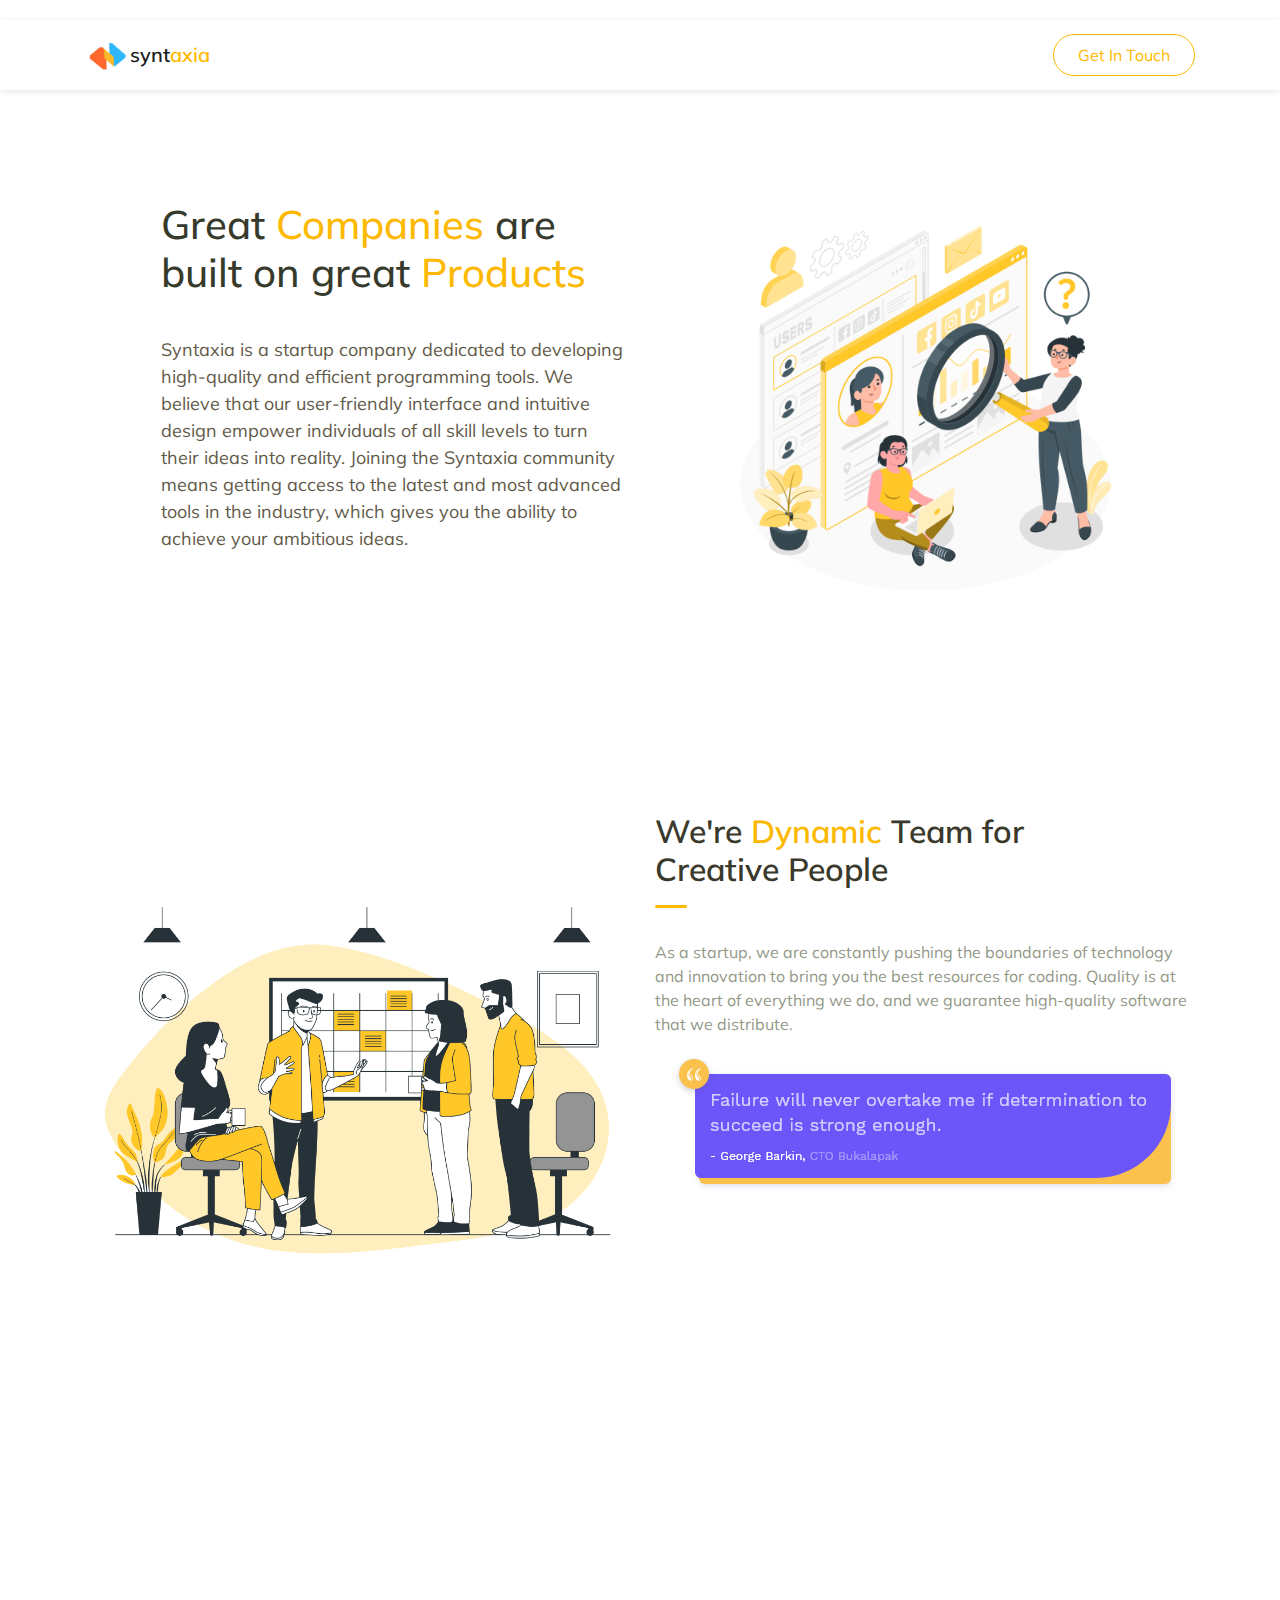
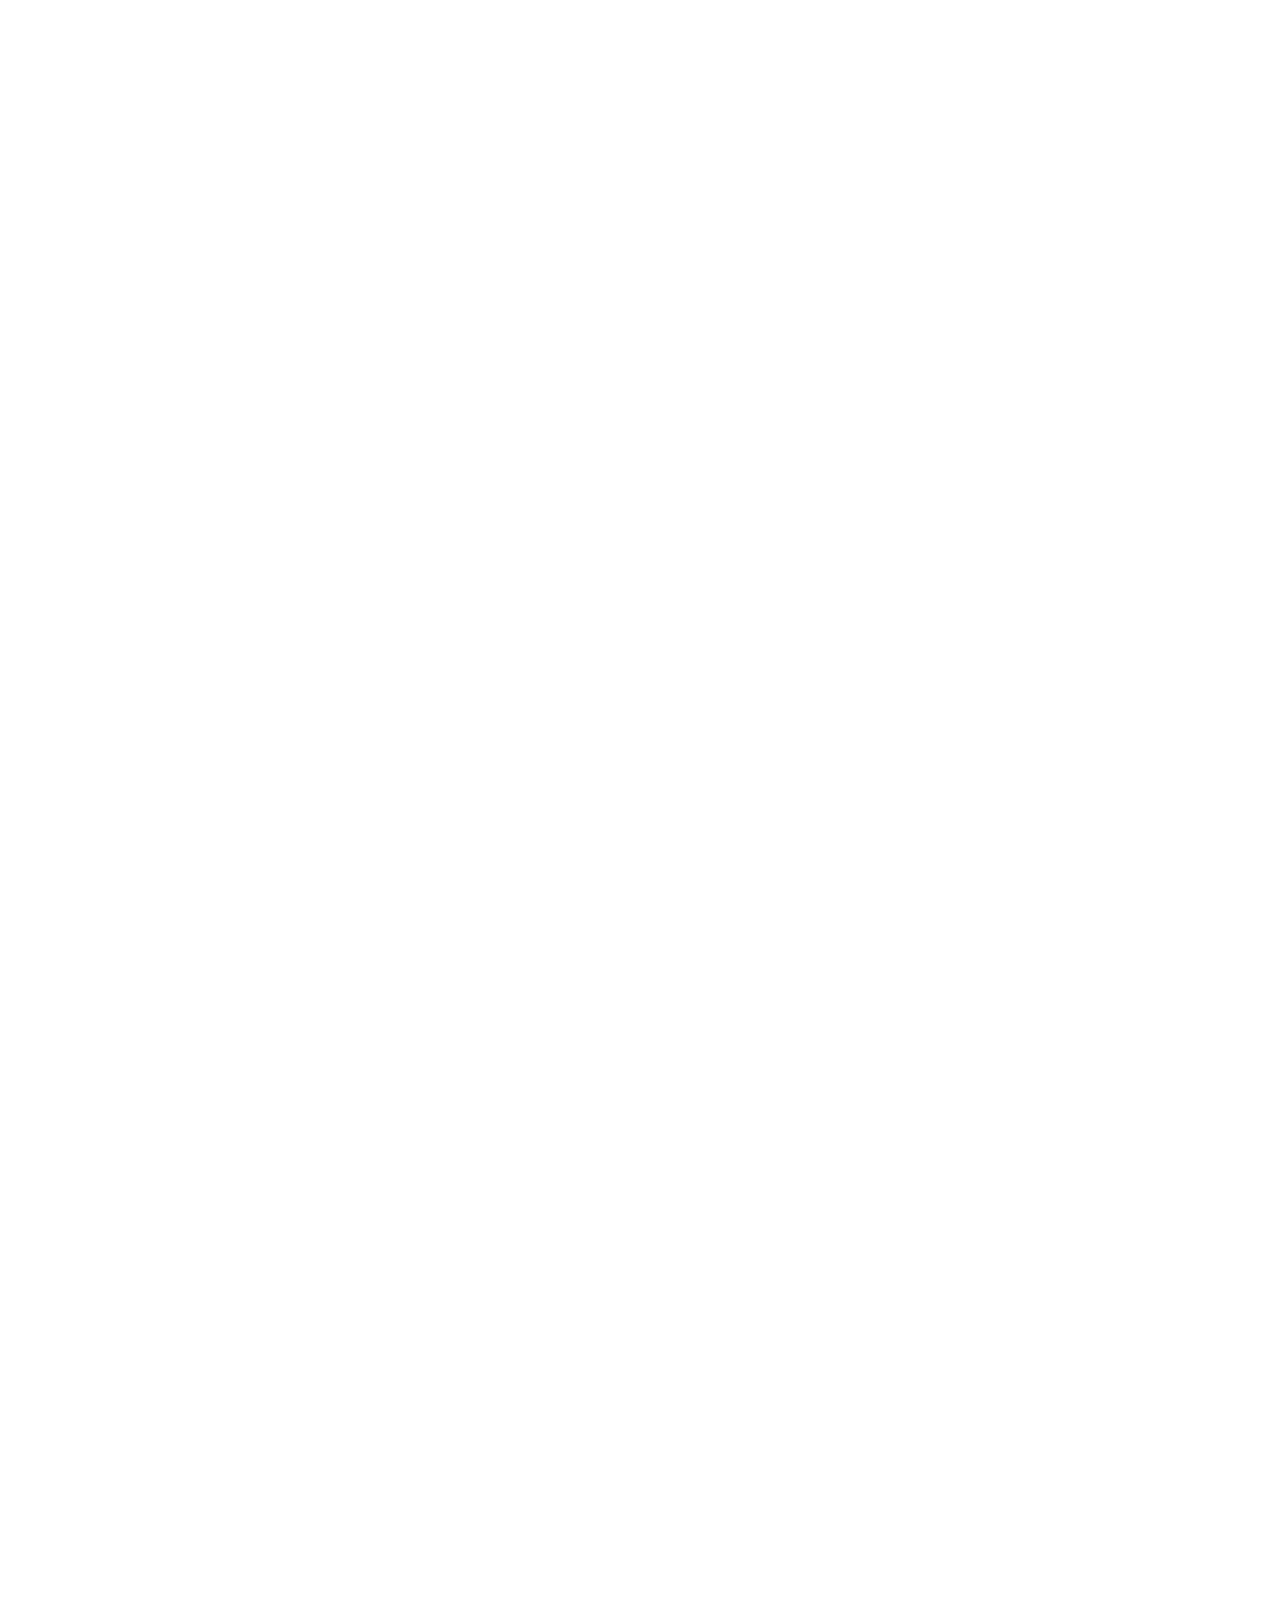
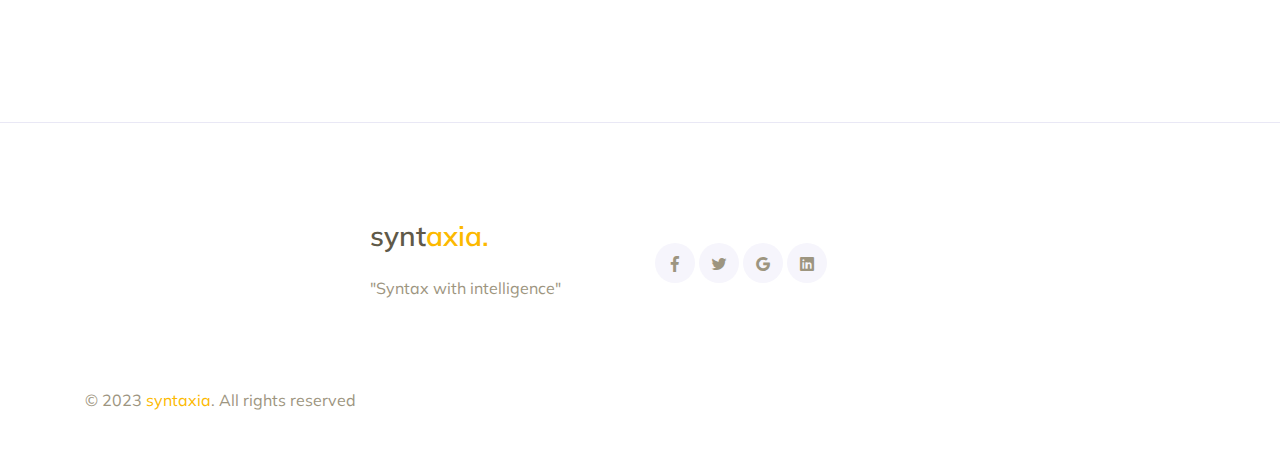
==== commit f078b95a: "Update index.html" ====
--- a/index.html
+++ b/index.html
@@ -7,7 +7,9 @@
   <meta http-equiv="X-UA-Compatible" content="IE=edge">
 
   <meta name="copyright" content="Syntaxia, https://www.facebook.com/people/Syntaxia/100089789826848/">
-
+  
+  <link rel="icon" type="image/x-icon" href="assets/img/logo.png">
+  
   <title>Syntaxia</title>
 
   <link rel="stylesheet" href="assets/vendor/animate/animate.css">
@@ -32,11 +34,11 @@
   <header>
     <nav class="navbar navbar-expand-lg navbar-light navbar-float">
       <div class="container">
-        <a href="index.html" class="navbar-brand">Synt<span class="text-primary">axia.</span></a>
-
+        <div style="width: 45px;position: relative;"><img style="width: 100%;" src="assets/img/logo.png" alt=""></div>
+        <a href="index.html" class="navbar-brand">synt<span class="text-primary">axia</span></a>
         <div class="navbar-collapse collapse" id="navbarContent">
           <div class="ml-auto">
-            <a href="#contact" class="btn btn-outline-primary rounded-pill">Get In Touch</a>
+            <a href="#" class="btn btn-outline-primary rounded-pill">Get In Touch</a>
           </div>
         </div>
       </div>
@@ -118,10 +120,10 @@
       <div class="container">
         <div class="row">
           <div class="col-lg-6 py-3 wow fadeInLeft">
-            <h2 class="title-section">We're <span class="marked">ready to</span> Serve you with the best</h2>
+            <h2 class="title-section">We're <span class="marked">ready to</span> Serve you with best</h2>
             <div class="divider"></div>
             <p class="mb-5">Choose Syntaxia for high-performance, customizable programming solutions at friendly prices. Our team specializes in website development and management systems, guaranteeing excellent quality results for your business needs.</p>
-            <a href="https://www.facebook.com/people/Syntaxia/100089789826848/" class="btn btn-primary">More Details</a>
+            <a href="#" class="btn btn-primary">More Details</a>
           </div>
           <div class="col-lg-6 py-3 wow zoomIn">
             <div style="width: 380px;" class="img-place text-center">
@@ -134,7 +136,7 @@
 
 
   
-    <div id="contact" class="page-section">
+    <div class="page-section">
       <div class="container">
         <div class="row align-items-center">
           <div class="col-lg-6 py-3 wow fadeInUp">
@@ -181,13 +183,13 @@
     <div class="container">
       <div class="row justify-content-center mb-5">
         <div class="col-lg-3 py-3">
-          <h3>Synt<span class="text-primary">axia.</span></h3>
+          <h3>synt<span class="text-primary">axia. </span></h3>
           <p>"Syntax with intelligence"</p>
         </div>
         <div class="col-lg-3 py-3">
           <div></div>
           <div class="sosmed-button mt-4">
-            <a href="https://www.facebook.com/people/Syntaxia/100089789826848/"><span class="mai-logo-facebook-f"></span></a>
+            <a href="#"><span class="mai-logo-facebook-f"></span></a>
             <a href="#"><span class="mai-logo-twitter"></span></a>
             <a href="#"><span class="mai-logo-google"></span></a>
             <a href="#"><span class="mai-logo-linkedin"></span></a>
@@ -197,7 +199,7 @@
 
       <div class="row">
         <div class="col-sm-6 py-2">
-          <p id="copyright">&copy; 2023 <a href="https://macodeid.com/">Syntaxia</a>. All rights reserved</p>
+          <p id="copyright">&copy; 2023 <a href="https://www.facebook.com/profile.php?id=100089789826848">syntaxia</a>. All rights reserved</p>
         </div>
       </div>
     </div> <!-- .container -->
